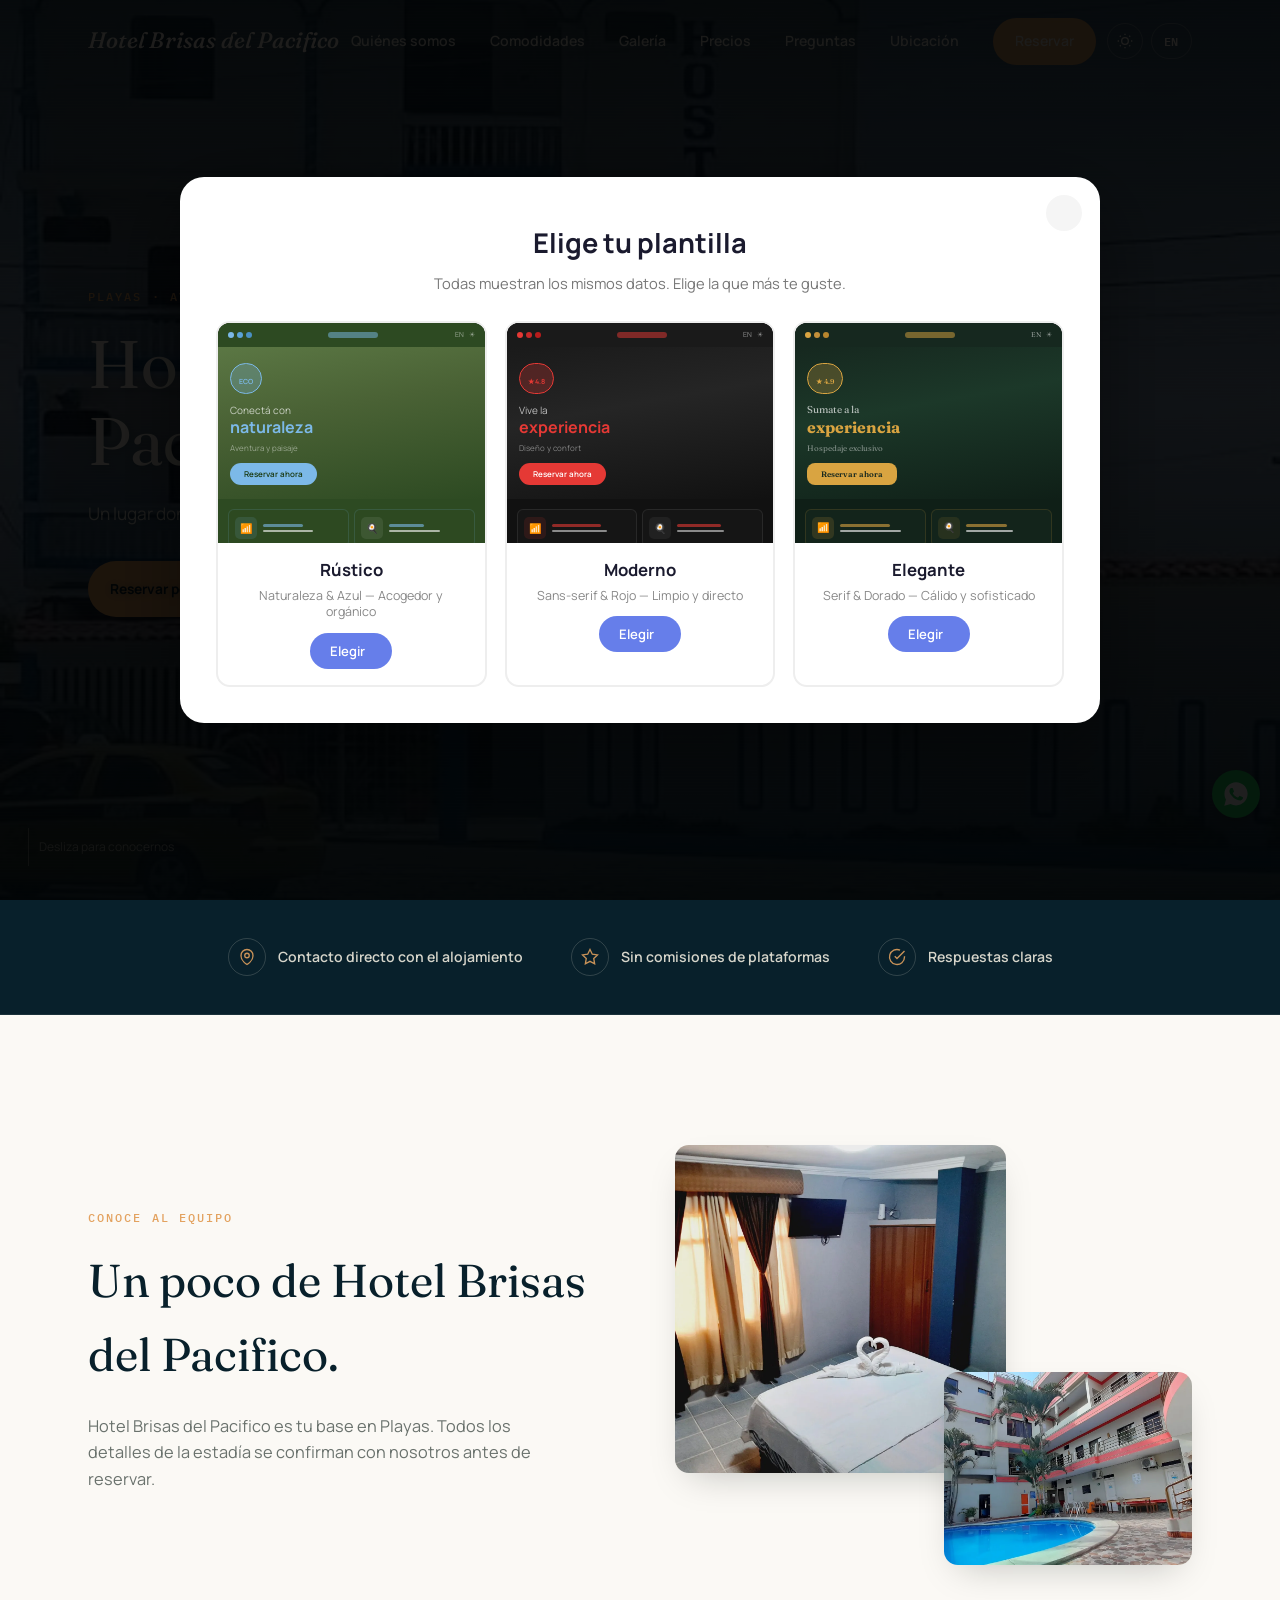
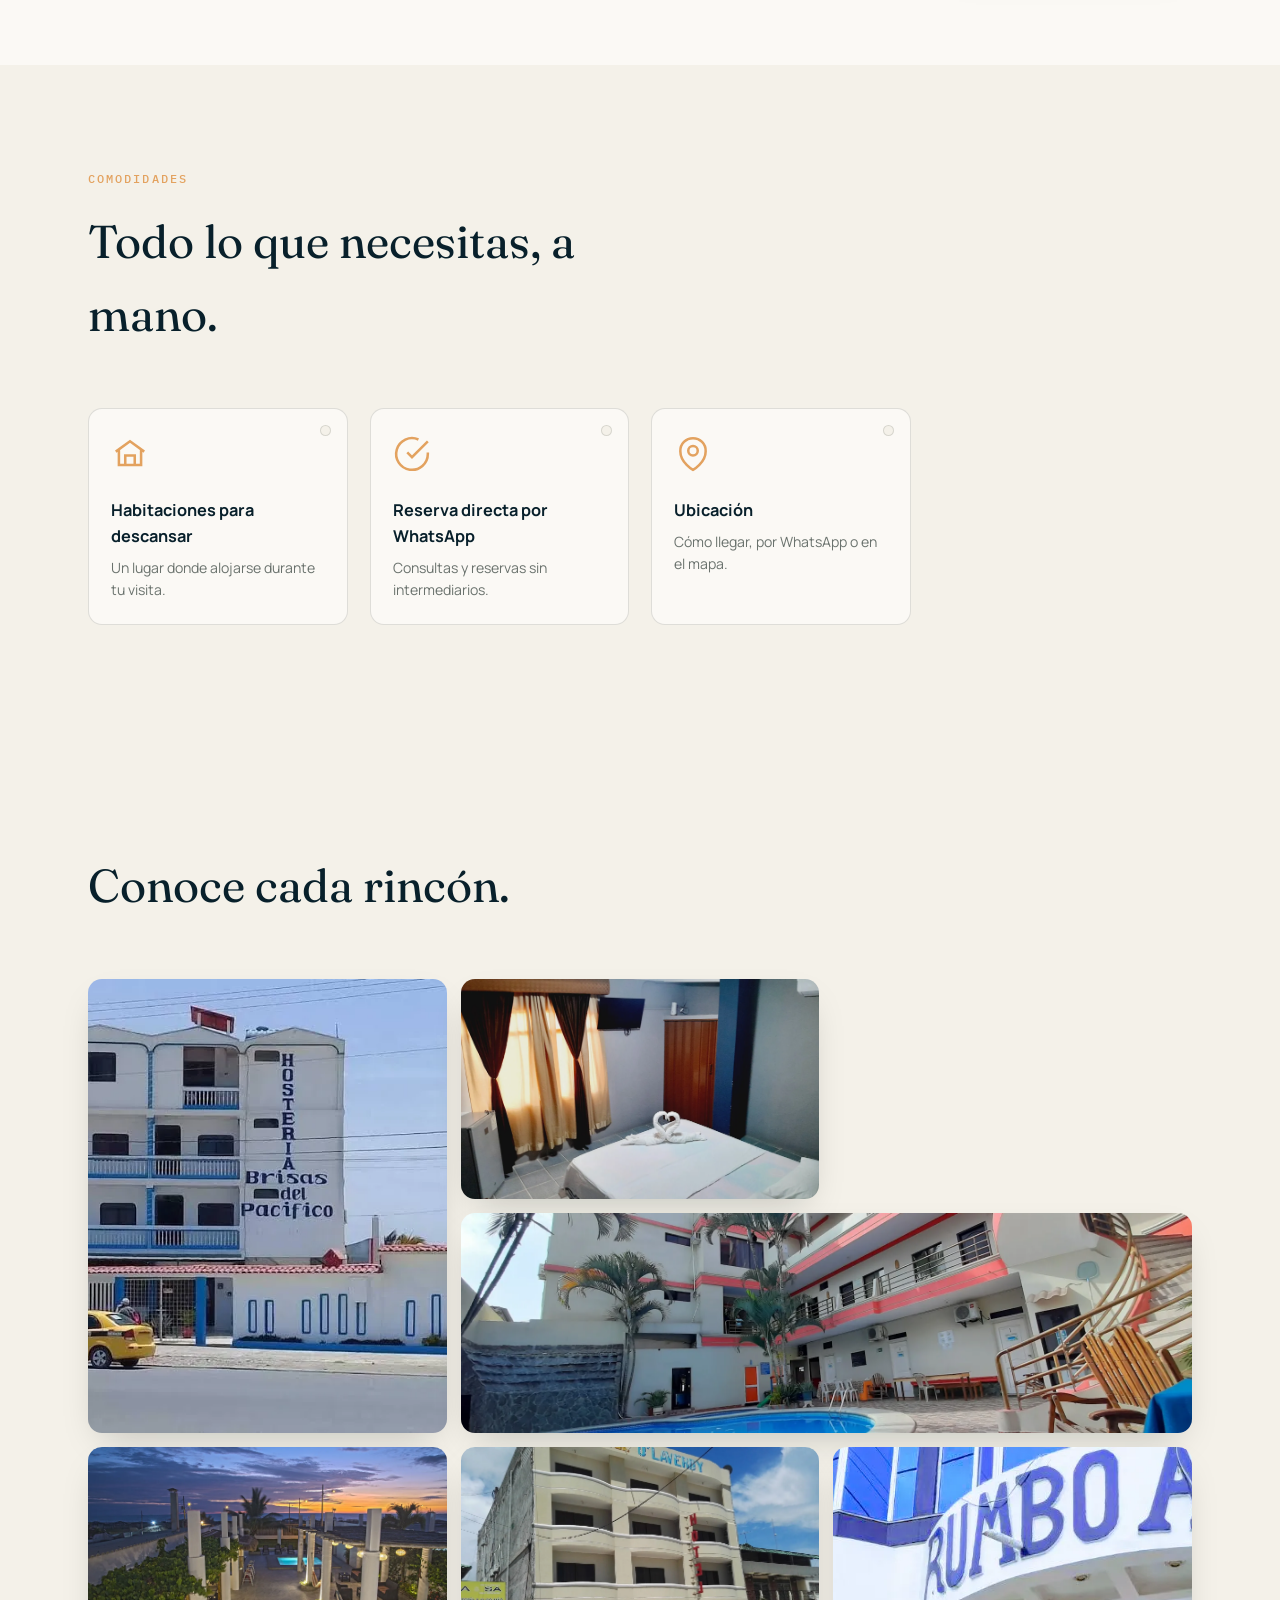
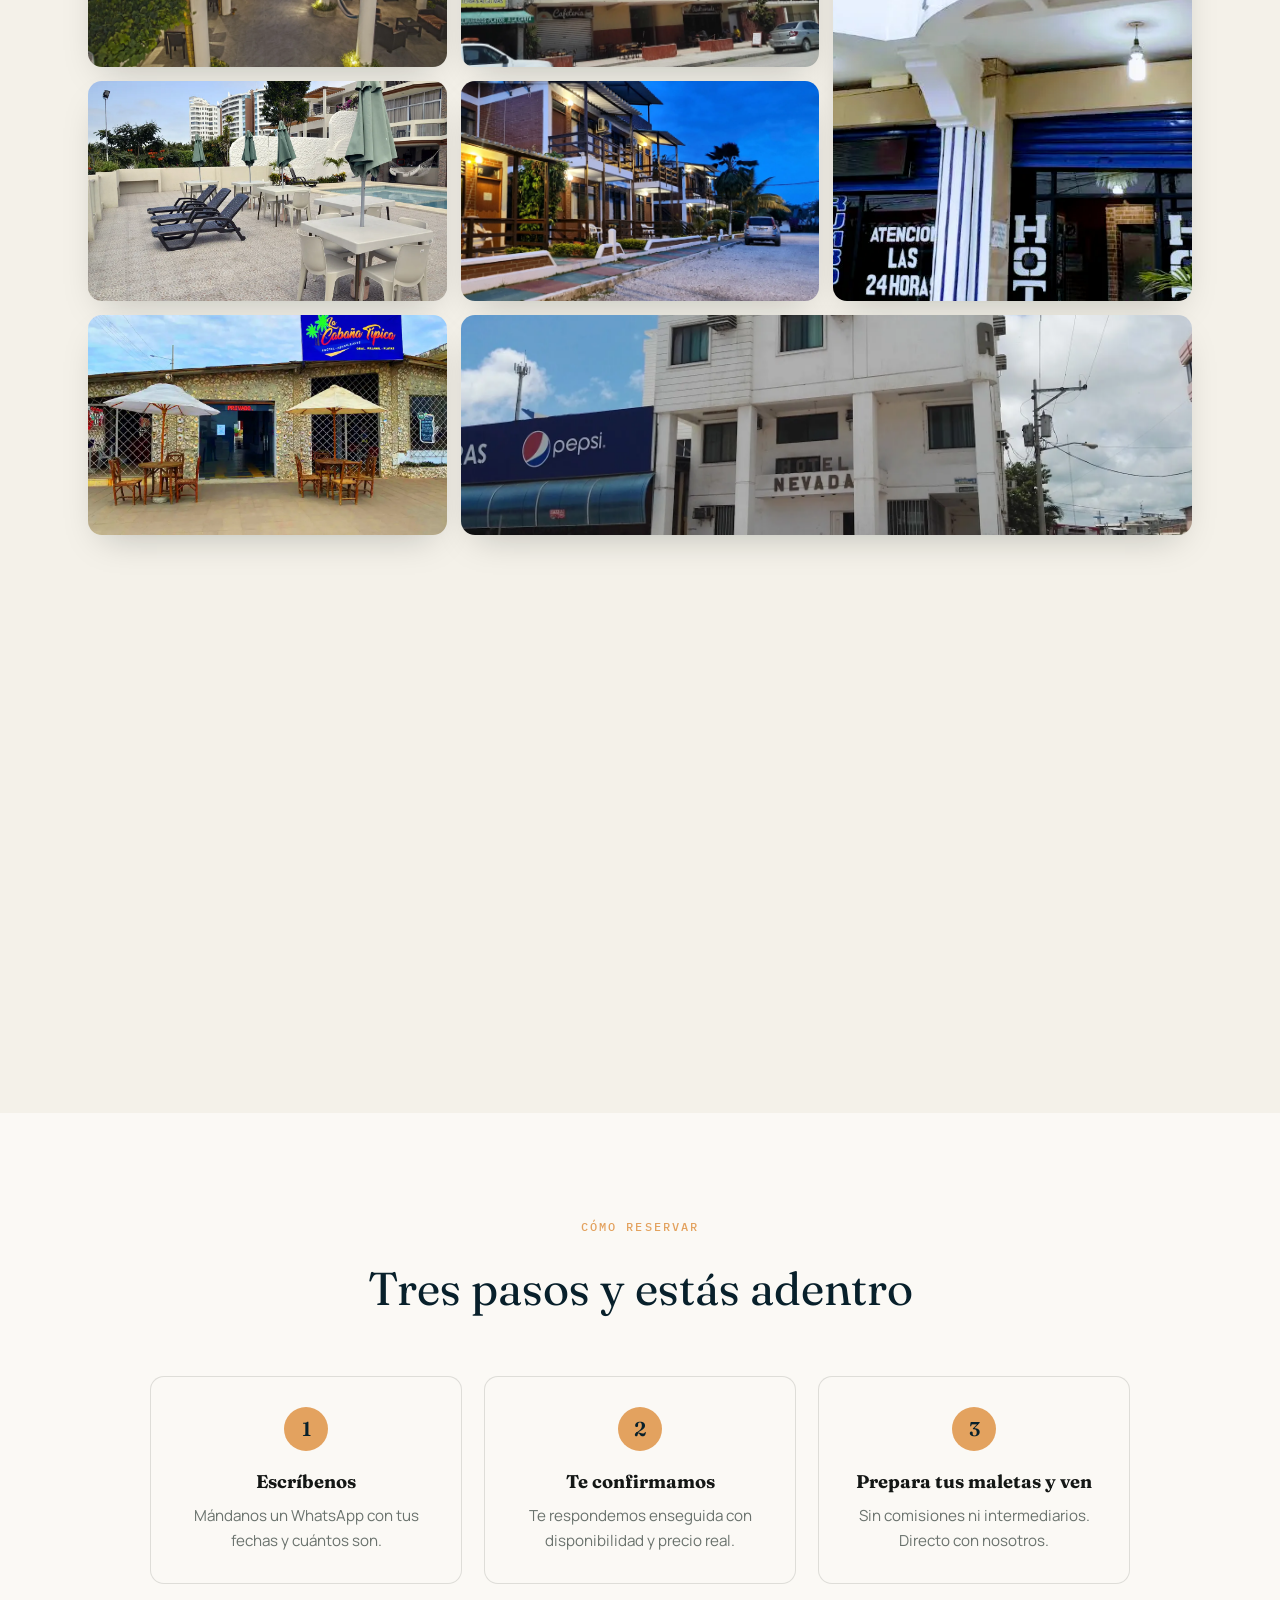
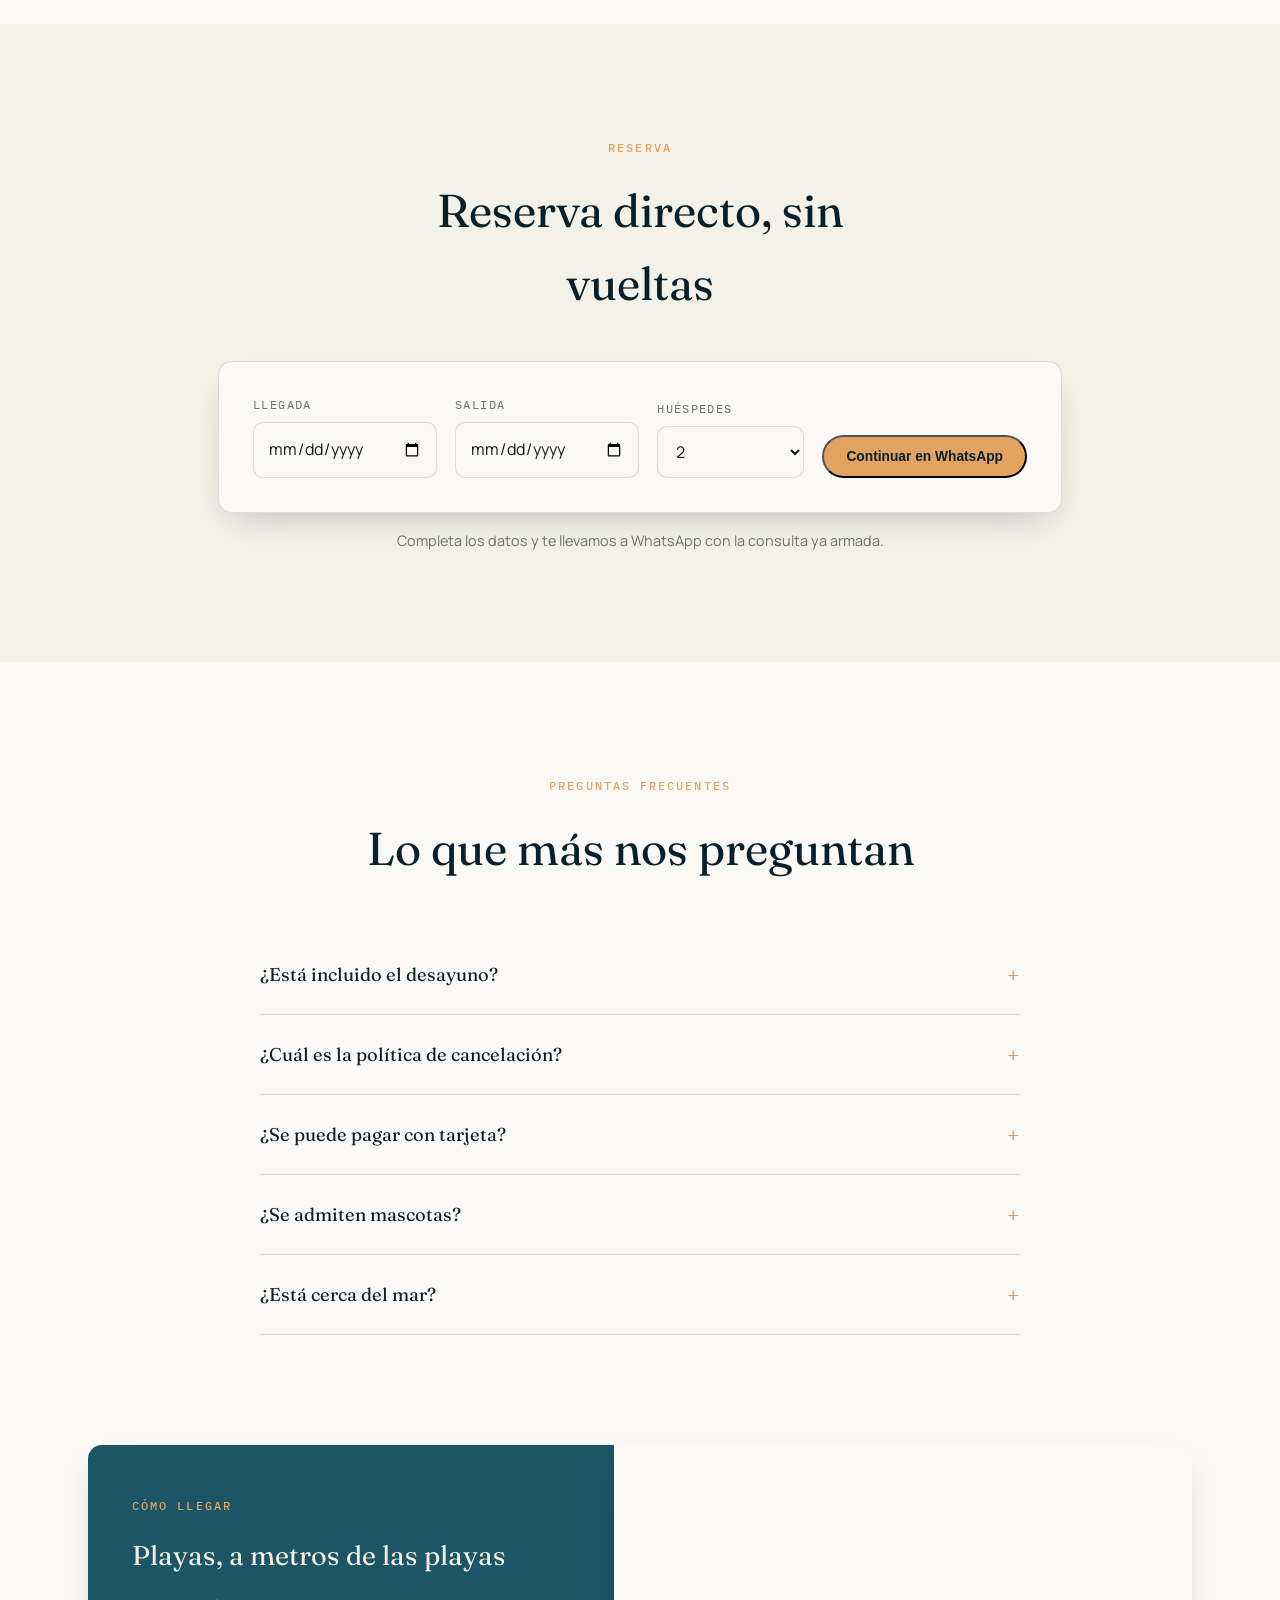
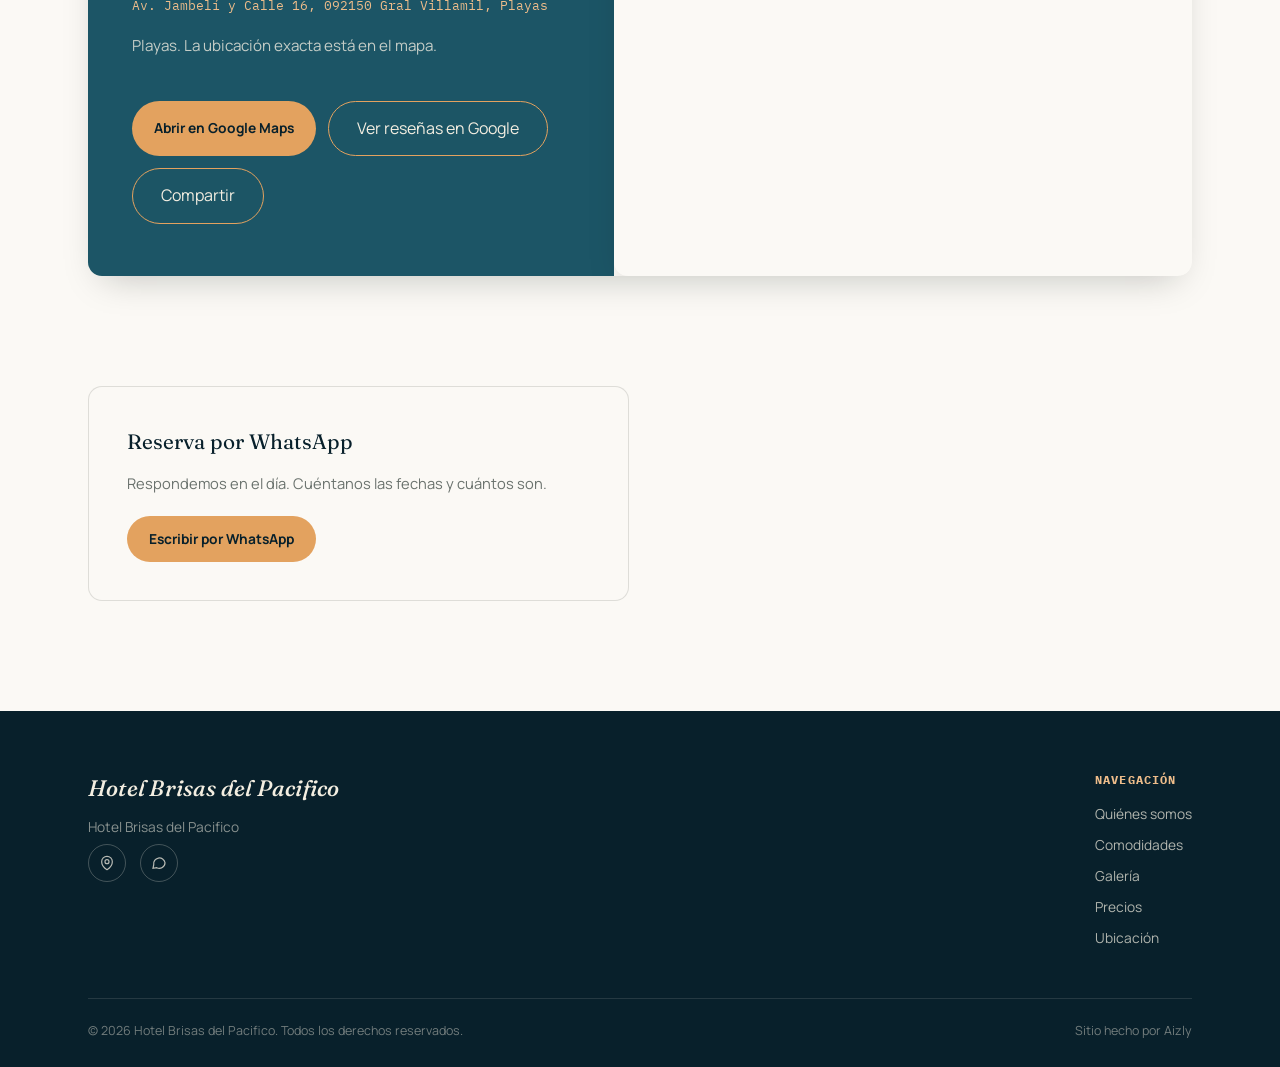
==== index.html @ c3325d0e "Initial commit" ====
<!DOCTYPE html>
<html lang="es-EC">

<head>
  <meta charset="UTF-8">
  <meta name="viewport" content="width=device-width, initial-scale=1.0">
  <title id="meta-title">Hotel Brisas del Pacifico | Hospedaje en Playas</title>
  <meta name="description" id="meta-description" content="Hotel Brisas del Pacifico en Playas: reservas directas por WhatsApp.">
  <link rel="canonical" href="https://hotel-brisas-del-pacifico-playas.vercel.app/">
  <meta name="theme-color" content="#0F2D3A">
  <meta name="apple-mobile-web-app-capable" content="yes">
  <meta name="apple-mobile-web-app-status-bar-style" content="black-translucent">
  <meta name="mobile-web-app-capable" content="yes">

  <script type="application/ld+json" id="schema-json">{"@context": "https://schema.org", "@graph": [{"@type": "Hotel", "name": "Hotel Brisas del Pacifico", "description": "Tu base en Hotel Brisas del Pacifico para explorar Playas.", "url": "", "telephone": "+593994324027", "email": "", "image": "", "sameAs": ["https://www.google.com/maps/place/Hotel+Brisas+del+Pacifico/data=!4m10!3m9!1s0x90326c1553956a9f:0x19139cd69e2bbab1!5m2!4m1!1i2!8m2!3d-2.6411917!4d-80.3879919!16s%2Fg%2F11crr7tznj!19sChIJn2qVUxVsMpARsborntacExk?authuser=0&hl=es&g_ep=EgoyMDI2MTExMC4wIJJjKgBIAVAD&rclk=1"], "address": {"@type": "PostalAddress", "streetAddress": "Av. Jambelí y Calle 16, 092150 Gral Villamil", "addressLocality": "Playas", "addressRegion": "", "addressCountry": "EC"}, "amenityFeature": [{"@type": "LocationFeatureSpecification", "name": "Habitaciones para descansar", "value": true}, {"@type": "LocationFeatureSpecification", "name": "Reserva directa por WhatsApp", "value": true}, {"@type": "LocationFeatureSpecification", "name": "Ubicación", "value": true}]}, {"@type": "FAQPage", "mainEntity": [{"@type": "Question", "name": "¿Está incluido el desayuno?", "acceptedAnswer": {"@type": "Answer", "text": "Se confirma por WhatsApp para las fechas elegidas."}}, {"@type": "Question", "name": "¿Cuál es la política de cancelación?", "acceptedAnswer": {"@type": "Answer", "text": "Las condiciones de cancelación se confirman por WhatsApp antes de reservar."}}, {"@type": "Question", "name": "¿Se puede pagar con tarjeta?", "acceptedAnswer": {"@type": "Answer", "text": "Las formas de pago disponibles se consultan por WhatsApp."}}, {"@type": "Question", "name": "¿Se admiten mascotas?", "acceptedAnswer": {"@type": "Answer", "text": "Se consulta por WhatsApp según cada caso."}}, {"@type": "Question", "name": "¿Está cerca del mar?", "acceptedAnswer": {"@type": "Answer", "text": "Escríbenos y te contamos exactamente cuánto hay hasta la playa desde aquí."}}]}]}</script>

  <meta property="og:title" id="og-title" content="Hotel Brisas del Pacifico | Hospedaje en Playas">
  <meta property="og:description" id="og-description" content="Hotel Brisas del Pacifico en Playas: reservas directas por WhatsApp.">
  <meta property="og:url" id="og-url" content="https://hotel-brisas-del-pacifico-playas.vercel.app/">
  <meta property="og:type" content="website">
  <meta property="og:image" id="og-image" content="https://hotel-brisas-del-pacifico-playas.vercel.app/og-image.jpg">
  <meta property="og:image:width" content="1200">
  <meta property="og:image:height" content="900">
  <meta name="twitter:card" content="summary_large_image">
  <meta name="twitter:title" id="twitter-title" content="Hotel Brisas del Pacifico | Hospedaje en Playas">
  <meta name="twitter:description" id="twitter-description" content="Hotel Brisas del Pacifico en Playas: reservas directas por WhatsApp.">
  <meta name="twitter:image" id="twitter-image" content="https://hotel-brisas-del-pacifico-playas.vercel.app/og-image.jpg">

  <link rel="icon" id="favicon-link"
    href="data:image/svg+xml,%3Csvg xmlns='http://www.w3.org/2000/svg' viewBox='0 0 100 100'%3E%3Crect width='100' height='100' rx='20' fill='%2316281F'/%3E%3Cpath d='M30 25 L30 75 M70 25 L70 75 M30 50 L70 50' stroke='%23D9A441' stroke-width='7' fill='none' stroke-linecap='round' stroke-linejoin='round'/%3E%3C/svg%3E">
  <link rel="apple-touch-icon"
    href="data:image/svg+xml,%3Csvg xmlns='http://www.w3.org/2000/svg' viewBox='0 0 100 100'%3E%3Crect width='100' height='100' rx='20' fill='%2316281F'/%3E%3Cpath d='M30 25 L30 75 M70 25 L70 75 M30 50 L70 50' stroke='%23D9A441' stroke-width='7' fill='none' stroke-linecap='round' stroke-linejoin='round'/%3E%3C/svg%3E">

  <link rel="preconnect" href="https://fonts.googleapis.com">
  <link rel="preconnect" href="https://fonts.gstatic.com" crossorigin>
  <link
    href="https://fonts.googleapis.com/css2?family=Fraunces:ital,opsz,wght@0,9..144,400;0,9..144,600;1,9..144,500&family=Manrope:wght@400;500;600;700;800&family=IBM+Plex+Mono:wght@400;500&display=swap"
    rel="stylesheet">

  <style>
    :root {
      --pine-dark: #0A140F;
      --pine: #1A3025;
      --sea-dusk: #253D43;
      --gold: #C5A059;
      --gold-soft: #D4B984;
      --paper: #FBF9F5;
      --paper-warm: #F4F1E9;
      --ink: #141715;
      --ink-soft: #6A726D;
      --line: rgba(10, 20, 15, 0.12);
      --radius: 14px;
      --shadow: 0 15px 35px -15px rgba(10, 20, 15, 0.25);
      --card-bg: var(--paper);
      --section-alt-bg: var(--paper-warm);
      --header-scrolled-bg: rgba(251, 249, 245, 0.95);
      --header-scrolled-shadow: 0 4px 15px -5px rgba(10, 20, 15, 0.1);
    }

    [data-theme="dark"] {
      --paper: #0A140F;
      --paper-warm: #141715;
      --ink: #FBF9F5;
      --ink-soft: #A6A9A8;
      --line: rgba(251, 249, 245, 0.08);
      --shadow: 0 15px 35px -15px rgba(0, 0, 0, 0.5);
      --card-bg: #141715;
      --section-alt-bg: #141715;
      --header-scrolled-bg: rgba(10, 20, 15, 0.95);
      --header-scrolled-shadow: 0 4px 15px -5px rgba(0, 0, 0, 0.3);
    }

    * {
      margin: 0;
      padding: 0;
      box-sizing: border-box;
    }

    html {
      scroll-behavior: smooth;
      overflow-x: hidden;
    }

    body {
      font-family: 'Manrope', sans-serif;
      background: var(--paper);
      color: var(--ink);
      line-height: 1.6;
      overflow-x: hidden;
    }

    h1,
    h2,
    h3,
    .display {
      font-family: 'Fraunces', serif;
    }

    .mono {
      font-family: 'IBM Plex Mono', monospace;
    }

    a {
      text-decoration: none;
      color: inherit;
    }

    ul {
      list-style: none;
    }

    img {
      max-width: 100%;
      display: block;
    }

    section {
      position: relative;
    }

    .wrap {
      max-width: 1160px;
      margin: 0 auto;
      padding: 0 28px;
    }

    .eyebrow {
      font-family: 'IBM Plex Mono', monospace;
      text-transform: uppercase;
      letter-spacing: 0.18em;
      font-size: 0.72rem;
      color: var(--gold);
      font-weight: 500;
    }

    .reveal {
      opacity: 0;
      transform: translateY(28px);
      transition: opacity .8s ease, transform .8s ease;
    }

    .reveal.in {
      opacity: 1;
      transform: translateY(0);
    }

    @media (prefers-reduced-motion: reduce) {
      .reveal {
        opacity: 1;
        transform: none;
        transition: none;
      }

      html {
        scroll-behavior: auto;
      }
    }

    .trust-bar {
      background: var(--pine-dark);
      padding: 38px 0;
      text-align: center;
      border-bottom: 1px solid rgba(243, 238, 225, 0.08);
    }

    [data-theme="dark"] .trust-bar {
      background: #08202B;
    }

    .trust-inner {
      display: flex;
      justify-content: center;
      align-items: center;
      gap: 48px;
      flex-wrap: wrap;
    }

    .trust-item {
      display: flex;
      align-items: center;
      gap: 12px;
      color: #F3EEE1;
      font-size: 0.88rem;
      font-weight: 600;
      opacity: 0.88;
    }

    .trust-item .trust-icon {
      width: 38px;
      height: 38px;
      border-radius: 50%;
      border: 1.5px solid rgba(243, 238, 225, 0.2);
      display: flex;
      align-items: center;
      justify-content: center;
      flex-shrink: 0;
      color: var(--gold);
    }

    .trust-item .trust-icon svg {
      width: 18px;
      height: 18px;
    }


    /* Botón flotante WhatsApp (móvil, sobre la barra de reserva) */
    .wa-float {
      position: fixed;
      bottom: 82px;
      right: 20px;
      z-index: 9999;
      width: 48px;
      height: 48px;
      border-radius: 50%;
      background: #25D366;
      display: flex;
      align-items: center;
      justify-content: center;
      box-shadow: 0 4px 12px rgba(0,0,0,0.25);
      transition: transform 0.2s;
    }
    .wa-float:hover {
      transform: scale(1.08);
    }

    .mobile-bar {
      display: none;
      position: fixed;
      bottom: 0;
      left: 0;
      right: 0;
      z-index: 9998;
      background: var(--pine-dark);
      padding: 10px;
      box-shadow: 0 -2px 10px rgba(0,0,0,0.2);
    }

    .mobile-bar a {
      display: flex;
      align-items: center;
      justify-content: center;
      gap: 6px;
      background: var(--gold);
      color: var(--pine-dark);
      padding: 8px;
      border-radius: 999px;
      font-weight: 700;
      font-size: 0.8rem;
      text-decoration: none;
    }

    .mobile-bar a svg {
      width: 18px;
      height: 18px;
    }

    @media (max-width:720px) {
      .mobile-bar {
        display: block;
      }
      body {
        padding-bottom: 70px;
      }
    }

    header {
      position: fixed;
      top: 0;
      left: 0;
      right: 0;
      z-index: 100;
      padding: 18px 0;
      transition: background .35s ease, padding .35s ease, box-shadow .35s ease;
    }

    header.scrolled {
      background: var(--header-scrolled-bg);
      backdrop-filter: blur(14px) saturate(180%);
      -webkit-backdrop-filter: blur(14px) saturate(180%);
      padding: 12px 0;
      box-shadow: var(--header-scrolled-shadow);
    }

    nav.wrap {
      display: flex;
      align-items: center;
      justify-content: space-between;
    }

    .logo {
      font-family: 'Fraunces', serif;
      font-style: italic;
      font-weight: 500;
      font-size: 1.4rem;
      color: #F3EEE1;
      letter-spacing: 0.01em;
      transition: color .35s ease;
    }

    header.scrolled .logo {
      color: var(--pine-dark);
    }

    .nav-links {
      display: flex;
      gap: 34px;
      align-items: center;
    }

    .nav-links a {
      font-size: 0.88rem;
      font-weight: 600;
      color: #F3EEE1;
      transition: color .35s ease, opacity .2s ease;
      opacity: 0.88;
    }

    header.scrolled .nav-links a {
      color: var(--pine-dark);
    }

    .nav-links a:hover {
      opacity: 1;
    }

    .nav-toggles {
      display: flex;
      gap: 8px;
      align-items: center;
    }

    .toggle-btn {
      width: 36px;
      height: 36px;
      border-radius: 50%;
      border: 1.5px solid rgba(243, 238, 225, 0.3);
      background: transparent;
      color: #F3EEE1;
      cursor: pointer;
      display: flex;
      align-items: center;
      justify-content: center;
      transition: background .2s, border-color .2s;
    }

    .toggle-btn:hover {
      background: rgba(243, 238, 225, 0.1);
      border-color: var(--gold);
    }

    .toggle-btn svg {
      width: 16px;
      height: 16px;
    }

    .lang-btn {
      width: auto;
      padding: 0 12px;
      border-radius: 999px;
      height: 36px;
      font-family: 'IBM Plex Mono', monospace;
      font-size: 0.72rem;
      font-weight: 600;
      letter-spacing: 0.05em;
    }

    header.scrolled .toggle-btn {
      border-color: rgba(15, 45, 58, 0.3);
      color: var(--ink);
    }

    header.scrolled .toggle-btn:hover {
      background: rgba(15, 45, 58, 0.06);
    }

    [data-theme="dark"] header.scrolled .toggle-btn {
      border-color: rgba(232, 227, 214, 0.2);
      color: var(--ink);
    }

    [data-theme="dark"] header.scrolled .toggle-btn:hover {
      background: rgba(232, 227, 214, 0.08);
    }

    [data-theme="dark"] header.scrolled .logo {
      color: var(--ink);
    }

    [data-theme="dark"] header.scrolled .nav-links a {
      color: var(--ink);
    }

    [data-theme="dark"] header.scrolled .burger span {
      background: var(--ink);
    }

    .btn {
      display: inline-flex;
      align-items: center;
      gap: 8px;
      padding: 12px 22px;
      border-radius: 999px;
      font-weight: 700;
      font-size: 0.86rem;
      transition: transform .25s ease, box-shadow .25s ease;
    }

    .btn-gold {
      background: var(--gold);
      color: var(--pine-dark);
    }

    .btn-gold:hover {
      transform: translateY(-2px);
      box-shadow: 0 12px 24px -10px rgba(227, 162, 95, 0.6);
    }

    .btn-ghost, button.btn-ghost {
      border: 1.5px solid var(--gold);
      color: #F3EEE1;
      padding: 14px 28px;
      border-radius: 999px;
      cursor: pointer;
      font: inherit;
      background: rgba(28, 85, 102, 0.8);
    }

    header.scrolled .btn-ghost {
      border-color: var(--pine-dark);
      color: var(--pine-dark);
    }

    [data-theme="dark"] .btn-ghost {
      border-color: rgba(232, 227, 214, 0.3);
      color: var(--ink);
    }

    [data-theme="dark"] header.scrolled .btn-ghost {
      border-color: var(--ink);
      color: var(--ink);
    }

    .burger {
      display: none;
      width: 26px;
      height: 20px;
      position: relative;
      cursor: pointer;
      background: none;
      border: none;
    }

    .burger span {
      position: absolute;
      left: 0;
      right: 0;
      height: 2px;
      background: var(--paper);
      transition: .3s;
    }

    header.scrolled .burger span {
      background: var(--pine-dark);
    }

    .burger span:nth-child(1) {
      top: 0;
    }

    .burger span:nth-child(2) {
      top: 9px;
    }

    .burger span:nth-child(3) {
      top: 18px;
    }

    .hero {
      height: 100vh;
      min-height: 640px;
      display: flex;
      align-items: center;
      position: relative;
      overflow: hidden;
      background: var(--pine-dark);
    }

    .hero-video {
      position: absolute;
      inset: 0;
      width: 100%;
      height: 100%;
      object-fit: cover;
      z-index: 0;
      background: var(--pine-dark);
    }

    .hero.no-video::before {
      content: '';
      position: absolute;
      inset: 0;
      background: linear-gradient(135deg, #12404F 0%, #1C6A80 25%, #12404F 50%, #0B2A36 75%, #12404F 100%);
      background-size: 400% 400%;
      animation: gradientShift 8s ease infinite;
      z-index: 0;
    }

    @keyframes gradientShift {
      0%, 100% { background-position: 0% 50%; }
      25% { background-position: 100% 0%; }
      50% { background-position: 100% 100%; }
      75% { background-position: 0% 100%; }
    }

    .hero-overlay {
      position: absolute;
      inset: 0;
      z-index: 1;
      background: linear-gradient(180deg, rgba(15, 45, 58, 0.75) 0%, rgba(15, 45, 58, 0.35) 45%, rgba(15, 45, 58, 0.85) 100%);
    }

    .grain {
      position: absolute;
      inset: 0;
      z-index: 1;
      background: repeating-linear-gradient(0deg, rgba(255, 255, 255, 0.02) 0 1px, transparent 1px 3px);
      pointer-events: none;
    }

    .hero-content {
      position: relative;
      z-index: 2;
      color: #F3EEE1;
      text-shadow: 0 1px 8px rgba(15, 45, 58, 0.4);
    }

    .hero-content .eyebrow {
      margin-bottom: 18px;
      display: inline-block;
    }

    .hero-content h1 {
      font-size: clamp(2.4rem, 6vw, 4.2rem);
      font-weight: 400;
      line-height: 1.15;
      margin-bottom: 22px;
      overflow-wrap: break-word;
      word-break: break-word;
      hyphens: auto;
    }

    .hero-content p {
      max-width: 520px;
      font-size: 1.08rem;
      color: rgba(243, 238, 225, 0.85);
      margin-bottom: 34px;
      line-height: 1.5;
    }

    .hero-social-proof {
      display: inline-flex;
      align-items: center;
      gap: 9px;
      margin: 0 0 26px;
      padding: 8px 16px 8px 12px;
      border-radius: 999px;
      border: 1px solid rgba(243, 238, 225, 0.25);
      background: rgba(243, 238, 225, 0.08);
      backdrop-filter: blur(6px);
      color: #F3EEE1;
      font-size: 0.86rem;
      font-weight: 600;
      width: fit-content;
    }

    .hero-social-proof svg {
      width: 16px;
      height: 16px;
      color: var(--gold-soft);
      flex-shrink: 0;
    }

    .hero-social-proof .count {
      font-family: 'IBM Plex Mono', monospace;
      color: var(--gold-soft);
    }

    .hero-actions {
      display: flex;
      gap: 16px;
      flex-wrap: wrap;
    }

    .scroll-cue {
      position: absolute;
      bottom: 34px;
      left: 28px;
      z-index: 2;
      display: flex;
      align-items: center;
      gap: 10px;
      color: rgba(243, 238, 225, 0.6);
      font-size: 0.75rem;
    }

    @keyframes heroReveal {
      from {
        opacity: 0;
        transform: translateY(30px);
      }

      to {
        opacity: 1;
        transform: translateY(0);
      }
    }

    .hero-content .eyebrow {
      animation: heroReveal .7s ease forwards .05s;
      opacity: 0;
    }

    .hero-content h1 {
      animation: heroReveal .7s ease forwards .2s;
      opacity: 0;
    }

    .hero-content h1 em {
      animation: heroReveal .7s ease forwards .45s;
      opacity: 0;
    }

    .hero-content p {
      animation: heroReveal .7s ease forwards .65s;
      opacity: 0;
    }

    .hero-content .hero-actions {
      animation: heroReveal .7s ease forwards .8s;
      opacity: 0;
    }

    .scroll-cue::before {
      content: "";
      width: 1px;
      height: 38px;
      background: rgba(243, 238, 225, 0.4);
      animation: scrollline 2s ease-in-out infinite;
    }

    @keyframes scrollline {

      0%,
      100% {
        transform: scaleY(1);
        opacity: .4;
      }

      50% {
        transform: scaleY(0.5);
        opacity: 1;
      }
    }

    .about {
      padding: 130px 0 100px;
    }

    .about-grid {
      display: grid;
      grid-template-columns: 1fr 1fr;
      gap: 70px;
      align-items: center;
    }

    .about h2 {
      font-size: clamp(2.1rem, 3.6vw, 2.9rem);
      font-weight: 400;
      margin: 14px 0 22px;
      color: var(--pine-dark);
    }

    [data-theme="dark"] .about h2 {
      color: var(--ink);
    }

    .about p {
      color: var(--ink-soft);
      font-size: 1.02rem;
      max-width: 480px;
    }

    .photo-stack {
      position: relative;
      height: 420px;
    }

    .about-photo {
      position: absolute;
      border-radius: var(--radius);
      overflow: hidden;
      box-shadow: var(--shadow);
      object-fit: cover;
    }

    .about-photo.p1 {
      width: 64%;
      height: 78%;
      top: 0;
      left: 0;
    }

    .about-photo.p2 {
      width: 48%;
      height: 46%;
      bottom: 0;
      right: 0;
    }

    .amenities {
      padding: 100px 0;
      background: var(--section-alt-bg);
    }

    .section-head {
      max-width: 560px;
      margin-bottom: 56px;
    }

    .section-head h2 {
      font-size: clamp(2.1rem, 3.6vw, 2.9rem);
      font-weight: 400;
      margin-top: 14px;
      color: var(--pine-dark);
    }

    [data-theme="dark"] .section-head h2 {
      color: var(--ink);
    }

    .tag-grid {
      display: grid;
      grid-template-columns: repeat(4, 1fr);
      gap: 22px;
    }

    .tag-card {
      background: var(--card-bg);
      border-radius: 14px;
      padding: 26px 22px 22px;
      border: 1px solid var(--line);
      position: relative;
      transition: transform .3s ease, box-shadow .3s ease, border-color .3s ease;
    }

    .tag-card::before {
      content: "";
      position: absolute;
      top: 16px;
      right: 16px;
      width: 9px;
      height: 9px;
      border-radius: 50%;
      background: var(--paper-warm);
      border: 1px solid var(--line);
    }

    .tag-card:hover {
      transform: translateY(-8px);
      box-shadow: 0 24px 60px -20px rgba(15, 45, 58, 0.45);
      border-color: transparent;
    }

    .tag-card .icon {
      width: 38px;
      height: 38px;
      margin-bottom: 16px;
      color: var(--gold);
    }

    .tag-card h3 {
      font-family: 'Manrope', sans-serif;
      font-size: 1.02rem;
      font-weight: 700;
      margin-bottom: 8px;
      color: var(--pine-dark);
    }

    [data-theme="dark"] .tag-card h3 {
      color: var(--ink);
    }

    .tag-card p {
      font-size: 0.88rem;
      color: var(--ink-soft);
    }

    .gallery {
      padding: 110px 0;
      background: var(--section-alt-bg);
    }

    .gallery-grid {
      display: grid;
      grid-template-columns: repeat(3, 1fr);
      grid-auto-rows: 220px;
      gap: 14px;
    }

    .gallery-item {
      border-radius: var(--radius);
      overflow: hidden;
      position: relative;
      box-shadow: var(--shadow);
      transition: transform .35s cubic-bezier(0.4, 0, 0.2, 1);
      cursor: pointer;
    }

    .gallery-item:hover {
      transform: scale(1.03);
      z-index: 2;
    }

    .gallery-item:nth-child(5n+1) {
      grid-row: span 2;
    }

    .gallery-item:nth-child(7n+3) {
      grid-column: span 2;
    }

    .gallery-item img,
    .gallery-item video {
      width: 100%;
      height: 100%;
      object-fit: cover;
      display: block;
    }

    .gallery-overlay {
      position: absolute;
      inset: 0;
      background: linear-gradient(180deg, transparent 40%, rgba(15, 45, 58, 0.85) 100%);
      display: flex;
      align-items: flex-end;
      padding: 20px;
      opacity: 0;
      transition: opacity .35s ease;
    }

    .gallery-item:hover .gallery-overlay {
      opacity: 1;
    }

    .gallery-overlay span {
      color: #F3EEE1;
      font-size: 0.82rem;
      font-weight: 600;
      letter-spacing: 0.02em;
    }

    .pricing {
      padding: 110px 0;
      background: var(--pine-dark);
      color: #F3EEE1;
      text-align: center;
      position: relative;
      overflow: hidden;
    }

    .pricing::before {
      content: "";
      position: absolute;
      inset: 0;
      background-image: radial-gradient(circle, rgba(243, 238, 225, 0.05) 1px, transparent 1px);
      background-size: 26px 26px;
    }

    .pricing .wrap {
      position: relative;
    }

    .seal {
      width: 180px;
      height: 180px;
      border: 2px dashed var(--gold);
      border-radius: 50%;
      display: flex;
      flex-direction: column;
      align-items: center;
      justify-content: center;
      margin: 0 auto 34px;
      transform: rotate(-6deg);
    }

    .seal .amount {
      font-family: 'Fraunces', serif;
      font-size: 2.1rem;
      color: var(--gold-soft);
    }

    .seal .per {
      font-family: 'IBM Plex Mono', monospace;
      font-size: 0.68rem;
      letter-spacing: 0.08em;
      color: rgba(243, 238, 225, 0.7);
      margin-top: 4px;
    }

    .pricing h2 {
      font-size: clamp(1.8rem, 3vw, 2.4rem);
      font-weight: 400;
      max-width: 520px;
      margin: 0 auto 30px;
    }

    .faq {
      padding: 110px 0;
    }

    .faq-list {
      max-width: 760px;
      margin: 0 auto;
    }

    .faq-item {
      border-bottom: 1px solid var(--line);
    }

    .faq-q {
      width: 100%;
      text-align: left;
      background: none;
      border: none;
      cursor: pointer;
      padding: 26px 0;
      display: flex;
      justify-content: space-between;
      align-items: center;
      gap: 20px;
      font-family: 'Fraunces', serif;
      font-size: 1.15rem;
      color: var(--pine-dark);
    }

    [data-theme="dark"] .faq-q {
      color: var(--ink);
    }

    .faq-q .plus {
      font-family: 'IBM Plex Mono', monospace;
      font-size: 1.3rem;
      color: var(--gold);
      transition: transform .3s ease;
      flex-shrink: 0;
    }

    .faq-item.open .plus {
      transform: rotate(45deg);
    }

    .faq-a {
      max-height: 0;
      overflow: hidden;
      transition: max-height .4s ease;
    }

    .faq-a p {
      padding-bottom: 24px;
      color: var(--ink-soft);
      max-width: 600px;
    }

    .location {
      padding: 0 0 110px;
    }

    .loc-grid {
      display: grid;
      grid-template-columns: 1fr 1.1fr;
      gap: 0;
      border-radius: var(--radius);
      overflow: hidden;
      box-shadow: var(--shadow);
    }

    .loc-info {
      background: var(--sea-dusk);
      color: #F3EEE1;
      padding: 52px 44px;
      display: flex;
      flex-direction: column;
      justify-content: center;
      gap: 18px;
    }

    .loc-info h3 {
      font-size: 1.7rem;
      font-weight: 400;
    }

    .loc-info p {
      color: rgba(243, 238, 225, 0.78);
      font-size: 0.95rem;
    }

    .loc-info .addr {
      font-family: 'IBM Plex Mono', monospace;
      font-size: 0.82rem;
      color: var(--gold-soft);
    }

    #loc-highlights {
      display: flex;
      flex-direction: column;
      gap: 10px;
      margin-top: 6px;
    }

    .loc-highlight {
      display: flex;
      align-items: center;
      gap: 10px;
      font-size: 0.88rem;
      color: rgba(243, 238, 225, 0.78);
    }

    .loc-highlight svg {
      width: 18px;
      height: 18px;
      color: var(--gold-soft);
      flex-shrink: 0;
    }

    .map-embed {
      position: relative;
      width: 100%;
      min-height: 340px;
      border-radius: var(--radius);
      overflow: hidden;
      box-shadow: var(--shadow);
    }

    .map-embed iframe {
      position: absolute;
      inset: 0;
      width: 100%;
      height: 100%;
      border: 0;
    }

    .map-embed img,
    .map-embed video {
      width: 100%;
      height: 100%;
      min-height: 340px;
      object-fit: cover;
      display: block;
    }

    .map-embed video {
      background: #000;
    }

    .map-embed img {
      animation: kenBurns 12s ease-in-out infinite alternate;
    }

    .map-embed .map-overlay {
      position: absolute;
      inset: 0;
      background: linear-gradient(135deg, rgba(15, 45, 58, 0.55) 0%, transparent 60%);
      display: flex;
      align-items: flex-end;
      padding: 24px;
      pointer-events: none;
    }

    .map-embed .map-overlay .pin-badge {
      display: flex;
      align-items: center;
      gap: 8px;
      background: rgba(15, 45, 58, 0.75);
      backdrop-filter: blur(8px);
      -webkit-backdrop-filter: blur(8px);
      padding: 10px 16px;
      border-radius: 999px;
      color: #F3EEE1;
      font-family: 'IBM Plex Mono', monospace;
      font-size: 0.78rem;
      letter-spacing: 0.04em;
    }

    .map-embed .map-overlay .pin-badge svg {
      width: 14px;
      height: 14px;
      flex-shrink: 0;
    }

    @keyframes kenBurns {
      0% {
        transform: scale(1) translate(0, 0);
      }

      100% {
        transform: scale(1.12) translate(-1.5%, -1%);
      }
    }

    .contact {
      padding: 0 0 110px;
    }

    .contact-grid {
      display: grid;
      grid-template-columns: 1fr 1fr;
      gap: 22px;
    }

    .contact-card {
      background: var(--card-bg);
      border-radius: var(--radius);
      padding: 38px;
      display: flex;
      flex-direction: column;
      gap: 14px;
      border: 1px solid var(--line);
    }

    .contact-card h3 {
      font-size: 1.3rem;
      font-weight: 400;
      color: var(--pine-dark);
    }

    [data-theme="dark"] .contact-card h3 {
      color: var(--ink);
    }

    .contact-card p {
      color: var(--ink-soft);
      font-size: 0.92rem;
    }

    .contact-card .btn {
      align-self: flex-start;
      margin-top: 6px;
    }

    .contact-email-btn {
      border-color: var(--pine-dark);
      color: var(--pine-dark);
    }

    [data-theme="dark"] .contact-email-btn {
      border-color: var(--ink);
      color: var(--ink);
    }

    footer {
      background: var(--pine-dark);
      color: rgba(243, 238, 225, 0.75);
      padding: 60px 0 26px;
    }

    .foot-top {
      display: flex;
      justify-content: space-between;
      align-items: flex-start;
      flex-wrap: wrap;
      gap: 36px;
      padding-bottom: 40px;
      border-bottom: 1px solid rgba(243, 238, 225, 0.12);
    }

    .foot-brand .logo {
      color: #F3EEE1;
      margin-bottom: 10px;
      display: block;
    }

    .foot-brand p {
      max-width: 280px;
      font-size: 0.86rem;
      color: rgba(243, 238, 225, 0.55);
    }

    .foot-cols {
      display: flex;
      gap: 60px;
      flex-wrap: wrap;
    }

    .foot-col h4 {
      font-family: 'IBM Plex Mono', monospace;
      font-size: 0.72rem;
      letter-spacing: 0.1em;
      text-transform: uppercase;
      color: var(--gold-soft);
      margin-bottom: 14px;
    }

    .foot-col a {
      display: block;
      font-size: 0.86rem;
      margin-bottom: 9px;
      color: rgba(243, 238, 225, 0.72);
      transition: color .2s;
    }

    .foot-col a:hover {
      color: var(--gold-soft);
    }

    .social-row {
      display: flex;
      gap: 14px;
      margin-top: 6px;
    }

    .social-row a {
      width: 38px;
      height: 38px;
      border-radius: 50%;
      border: 1px solid rgba(243, 238, 225, 0.25);
      display: flex;
      align-items: center;
      justify-content: center;
      transition: .25s;
    }

    .social-row a:hover {
      background: var(--gold);
      border-color: var(--gold);
      color: var(--pine-dark);
    }

    .foot-bottom {
      display: flex;
      justify-content: space-between;
      padding-top: 22px;
      font-size: 0.78rem;
      color: rgba(243, 238, 225, 0.45);
      flex-wrap: wrap;
      gap: 10px;
    }

    @media (max-width:920px) {

      .about-grid,
      .loc-grid,
      .contact-grid {
        grid-template-columns: 1fr;
      }

      .tag-grid {
        grid-template-columns: repeat(2, 1fr);
      }

      .gallery-item {
        grid-column: span 1;
        grid-row: span 1;
      }

      .gallery-grid {
        grid-template-columns: repeat(2, 1fr);
        grid-auto-rows: 180px;
      }

      .foot-top {
        flex-direction: column;
      }

      .map-embed {
        min-height: 260px;
      }

      .map-embed img,
      .map-embed video {
        min-height: 260px;
      }
    }

    @media (max-width:720px) {
      .nav-links {
        position: fixed;
        top: 0;
        right: 0;
        height: 100vh;
        width: 76%;
        max-width: 320px;
        background: var(--pine-dark);
        flex-direction: column;
        justify-content: center;
        align-items: flex-start;
        padding: 40px;
        gap: 28px;
        transform: translateX(100%);
        visibility: hidden;
        transition: transform .4s ease, visibility 0s .4s;
      }

      .nav-links.open {
        transform: translateX(0);
        visibility: visible;
        transition: transform .4s ease, visibility 0s;
      }

      .nav-links a {
        color: #F3EEE1 !important;
        font-size: 1.1rem;
      }

      .burger {
        display: block;
      }

      .tag-grid {
        grid-template-columns: 1fr 1fr;
      }

      .hero-content p {
        max-width: 100%;
      }
    }

    @media (max-width:480px) {
      .tag-grid {
        grid-template-columns: 1fr;
      }

      .gallery-grid {
        grid-template-columns: 1fr;
        grid-auto-rows: 240px;
      }

      .gallery-item {
        grid-column: span 1;
        grid-row: span 1;
      }

      .wrap {
        padding: 0 20px;
      }
    }

    /* === Scroll Progress === */
    .scroll-progress {
      position: fixed;
      top: 0;
      left: 0;
      height: 3px;
      background: var(--gold);
      z-index: 101;
      width: 0%;
      transition: width 50ms linear;
    }

    /* === Splash Screen === */
    .splash {
      position: fixed;
      inset: 0;
      z-index: 999;
      background: var(--pine-dark);
      display: flex;
      flex-direction: column;
      align-items: center;
      justify-content: center;
      gap: 24px;
      transition: opacity .5s ease;
    }

    .splash.hide {
      opacity: 0;
      pointer-events: none;
    }

    .splash-logo {
      font-family: 'Fraunces', serif;
      font-style: italic;
      font-size: 2rem;
      color: var(--gold);
    }

    .splash-spinner {
      width: 32px;
      height: 32px;
      border: 2px solid rgba(243, 238, 225, 0.15);
      border-top-color: var(--gold);
      border-radius: 50%;
      animation: spin .8s linear infinite;
    }

    @keyframes spin {
      to {
        transform: rotate(360deg);
      }
    }

    /* === Lightbox === */
    .lightbox {
      display: none;
      position: fixed;
      inset: 0;
      z-index: 200;
      background: rgba(0, 0, 0, 0.92);
      backdrop-filter: blur(8px);
      align-items: center;
      justify-content: center;
      opacity: 0;
      transition: opacity .3s ease;
    }

    .lightbox.active {
      display: flex;
      opacity: 1;
    }

    .lb-content {
      max-width: 90vw;
      max-height: 85vh;
    }

    .lb-content img,
    .lb-content video {
      max-width: 100%;
      max-height: 85vh;
      border-radius: 8px;
      object-fit: contain;
    }

    .lb-close,
    .lb-prev,
    .lb-next {
      position: absolute;
      background: none;
      border: none;
      color: white;
      cursor: pointer;
      z-index: 201;
      transition: opacity .2s;
    }

    .lb-close:hover,
    .lb-prev:hover,
    .lb-next:hover {
      opacity: 0.7;
    }

    .lb-close {
      top: 20px;
      right: 24px;
      font-size: 2.5rem;
    }

    .lb-prev {
      left: 20px;
      top: 50%;
      transform: translateY(-50%);
      font-size: 3rem;
    }

    .lb-next {
      right: 20px;
      top: 50%;
      transform: translateY(-50%);
      font-size: 3rem;
    }

    .lb-counter {
      position: absolute;
      bottom: 20px;
      left: 50%;
      transform: translateX(-50%);
      color: rgba(255, 255, 255, 0.7);
      font-family: 'IBM Plex Mono', monospace;
      font-size: 0.8rem;
    }

    @media (max-width: 720px) {

      .lb-prev,
      .lb-next {
        font-size: 2rem;
      }

      .lb-prev {
        left: 10px;
      }

      .lb-next {
        right: 10px;
      }
    }

    /* === Stagger Animations === */
    .tag-grid .reveal:nth-child(1) {
      transition-delay: 0ms;
    }

    .tag-grid .reveal:nth-child(2) {
      transition-delay: 80ms;
    }

    .tag-grid .reveal:nth-child(3) {
      transition-delay: 160ms;
    }

    .tag-grid .reveal:nth-child(4) {
      transition-delay: 240ms;
    }

    .tag-grid .reveal:nth-child(5) {
      transition-delay: 320ms;
    }

    .tag-grid .reveal:nth-child(6) {
      transition-delay: 400ms;
    }

    .tag-grid .reveal:nth-child(7) {
      transition-delay: 480ms;
    }

    .tag-grid .reveal:nth-child(8) {
      transition-delay: 560ms;
    }

    .gallery-grid .reveal:nth-child(1) {
      transition-delay: 0ms;
    }

    .gallery-grid .reveal:nth-child(2) {
      transition-delay: 80ms;
    }

    .gallery-grid .reveal:nth-child(3) {
      transition-delay: 160ms;
    }

    .gallery-grid .reveal:nth-child(4) {
      transition-delay: 240ms;
    }

    .gallery-grid .reveal:nth-child(5) {
      transition-delay: 320ms;
    }

    .gallery-grid .reveal:nth-child(6) {
      transition-delay: 400ms;
    }

    .gallery-grid .reveal:nth-child(7) {
      transition-delay: 480ms;
    }

    .gallery-grid .reveal:nth-child(8) {
      transition-delay: 560ms;
    }

    .gallery-grid .reveal:nth-child(9) {
      transition-delay: 640ms;
    }

    .gallery-grid .reveal:nth-child(10) {
      transition-delay: 720ms;
    }

    .gallery-grid .reveal:nth-child(11) {
      transition-delay: 800ms;
    }

    .gallery-grid .reveal:nth-child(12) {
      transition-delay: 880ms;
    }

    .pricing .reveal {
      transition-delay: 0ms;
    }

    .pricing .reveal:nth-child(2) {
      transition-delay: 120ms;
    }

    .pricing .reveal:nth-child(3) {
      transition-delay: 240ms;
    }

    /* === Testimonials === */
    .testimonials {
      padding: 110px 0;
      background: var(--section-alt-bg);
    }

    .testimonials-grid {
      display: grid;
      grid-template-columns: repeat(3, 1fr);
      gap: 22px;
    }

    .testimonial-card {
      background: var(--card-bg);
      border-radius: var(--radius);
      padding: 26px 24px;
      border: 1px solid var(--line);
      transition: transform .3s ease, box-shadow .3s ease;
    }

    .testimonial-card:hover {
      transform: translateY(-6px);
      box-shadow: var(--shadow);
    }

    .testimonial-card .stars {
      color: var(--gold);
      font-size: 1.2rem;
      margin-bottom: 12px;
      letter-spacing: 2px;
    }

    .testimonial-card .quote {
      font-size: 0.95rem;
      color: var(--ink);
      line-height: 1.5;
      margin-bottom: 14px;
    }

    .testimonial-card .author {
      font-size: 0.8rem;
      color: var(--ink-soft);
      font-weight: 600;
    }

    .testimonials-grid .reveal:nth-child(1) {
      transition-delay: 0ms;
    }

    .testimonials-grid .reveal:nth-child(2) {
      transition-delay: 100ms;
    }

    .testimonials-grid .reveal:nth-child(3) {
      transition-delay: 200ms;
    }

    /* ── Reserva (asistente de reservas) ── */
    .booking {
      padding: 110px 0;
      background: var(--section-alt-bg);
    }
    .booking .wrap {
      max-width: 900px;
    }
    .booking-form {
      display: grid;
      grid-template-columns: 1fr 1fr 0.8fr auto;
      gap: 18px;
      align-items: end;
      background: var(--card-bg);
      border: 1px solid var(--line);
      border-radius: var(--radius);
      box-shadow: var(--shadow);
      padding: 34px;
    }
    .bk-field {
      display: flex;
      flex-direction: column;
      gap: 8px;
      text-align: left;
    }
    .bk-field label {
      font-family: 'IBM Plex Mono', monospace;
      font-size: 0.72rem;
      letter-spacing: 0.12em;
      text-transform: uppercase;
      color: var(--ink-soft);
    }
    .bk-field input,
    .bk-field select {
      font: inherit;
      color: var(--ink);
      background: var(--paper);
      border: 1px solid var(--line);
      border-radius: 10px;
      padding: 13px 14px;
      outline: none;
      width: 100%;
      transition: border-color 0.2s ease;
    }
    .bk-field input:focus,
    .bk-field select:focus {
      border-color: var(--gold);
    }
    .booking-form .btn {
      white-space: nowrap;
    }
    .bk-error {
      color: #b3402f;
      margin-top: 14px;
      font-size: 0.95rem;
      text-align: center;
    }
    .bk-note {
      margin-top: 16px;
      text-align: center;
      color: var(--ink-soft);
      font-size: 0.9rem;
    }
    @media (max-width: 860px) {
      .booking-form {
        grid-template-columns: 1fr 1fr;
      }
      .booking-form .btn {
        grid-column: 1 / -1;
      }
    }
    @media (max-width: 520px) {
      .booking-form {
        grid-template-columns: 1fr;
        padding: 24px;
      }
    }
    /* ── Cómo reservar (3 pasos) ── */
    .steps {
      padding: 100px 0 40px;
    }
    .steps-grid {
      display: grid;
      grid-template-columns: repeat(3, 1fr);
      gap: 22px;
      max-width: 980px;
      margin: 0 auto;
    }
    .step-card {
      background: var(--card-bg);
      border: 1px solid var(--line);
      border-radius: var(--radius);
      padding: 30px 26px;
      text-align: center;
    }
    .step-num {
      width: 44px;
      height: 44px;
      margin: 0 auto 16px;
      display: flex;
      align-items: center;
      justify-content: center;
      border-radius: 50%;
      background: var(--gold);
      color: var(--pine-dark);
      font-family: 'Fraunces', serif;
      font-size: 1.25rem;
      font-weight: 600;
    }
    .step-card h3 {
      font-size: 1.15rem;
      margin-bottom: 8px;
      color: var(--ink);
    }
    .step-card p {
      color: var(--ink-soft);
      font-size: 0.95rem;
    }
    @media (max-width: 720px) {
      .steps-grid {
        grid-template-columns: 1fr;
      }
    }

    /* ── Testimonios: meta de reseñas + acciones de ubicación ── */
    .tst-meta {
      margin-top: 10px;
      color: var(--gold);
      font-family: 'IBM Plex Mono', monospace;
      font-size: 0.8rem;
      letter-spacing: 0.06em;
    }
    .loc-actions {
      display: flex;
      gap: 12px;
      flex-wrap: wrap;
      align-self: flex-start;
    }
    @media (max-width: 520px) {
      .loc-actions {
        flex-direction: column;
        align-self: stretch;
      }
    }

    /* === Fix mobile: galería y "about" apilados y sin desborde (<=768px) === */
    @media (max-width: 768px) {

      .gallery,
      .about,
      .about-grid,
      .photo-stack,
      .gallery-grid {
        overflow-x: hidden;
        max-width: 100%;
      }

      .gallery-grid {
        display: grid !important;
        grid-template-columns: 1fr !important;
        grid-auto-rows: auto !important;
        gap: 16px;
        width: 100%;
      }

      .gallery-item {
        grid-column: 1 / -1 !important;
        grid-row: auto !important;
        width: 100%;
        max-width: 100%;
      }

      .gallery-item img,
      .gallery-item video {
        width: 100% !important;
        height: auto !important;
        max-height: 420px;
        object-fit: cover;
      }

      .about-grid {
        grid-template-columns: 1fr !important;
        gap: 32px;
      }

      .photo-stack {
        position: static !important;
        height: auto !important;
        display: flex;
        flex-direction: column;
        gap: 14px;
        width: 100%;
      }

      .about-photo,
      .about-photo.p1,
      .about-photo.p2 {
        position: static !important;
        width: 100% !important;
        height: auto !important;
        max-height: 420px;
        object-fit: cover;
      }

      img,
      video,
      iframe {
        max-width: 100%;
      }
    }
  </style>
<link rel="stylesheet" href="css/switcher.css">
<style id="paleta-destino">
:root {
  --pine-dark: #08202B;
  --pine: #0F3340;
  --sea-dusk: #1C5566;
  --gold: #E3A25F;
  --gold-soft: #EDBC8A;
}
[data-theme="dark"] {
  --paper: #08202B;
  --paper-warm: #0F2D3A;
  --card-bg: #0F2D3A;
  --section-alt-bg: #0F2D3A;
  --header-scrolled-bg: rgba(8, 32, 43, 0.95);
}
</style>
</head>

<body>

  <div class="scroll-progress" id="scroll-progress"></div>

  <div class="splash" id="splash">
    <div class="splash-logo" id="splash-logo">...</div>
    <div class="splash-spinner"></div>
  </div>

  <header id="header">
    <nav class="wrap">
      <a href="#" class="logo" id="nav-logo">
        <img alt="Logo" style="display:none;width:36px;height:36px;border-radius:50%;margin-right:10px;vertical-align:middle;object-fit:cover;">
        <span id="nav-logo-text"></span>
      </a>
      <ul class="nav-links" id="navLinks">
        <li><a href="#quienes-somos" id="nav-link-about">Quiénes somos</a></li>
        <li><a href="#comodidades" id="nav-link-amenities">Comodidades</a></li>
        <li><a href="#galeria" id="nav-link-gallery">Galería</a></li>
        <li><a href="#precios" id="nav-link-pricing">Precios</a></li>
        <li><a href="#faq" id="nav-link-faq">Preguntas</a></li>
        <li><a href="#ubicacion" id="nav-link-location">Ubicación</a></li>
        <li id="nav-cta-li"><a class="btn btn-gold" id="nav-cta" href="#" target="_blank" rel="noopener">Reservar</a>
        </li>
      </ul>
      <div class="nav-toggles">
        <button class="toggle-btn" id="theme-toggle" aria-label="Cambiar tema">
          <svg id="theme-icon-sun" viewBox="0 0 24 24" fill="none" stroke="currentColor" stroke-width="2">
            <circle cx="12" cy="12" r="5" />
            <path
              d="M12 1v2M12 21v2M4.22 4.22l1.42 1.42M18.36 18.36l1.42 1.42M1 12h2M21 12h2M4.22 19.78l1.42-1.42M18.36 5.64l1.42-1.42" />
          </svg>
          <svg id="theme-icon-moon" viewBox="0 0 24 24" fill="none" stroke="currentColor" stroke-width="2"
            style="display:none;">
            <path d="M21 12.79A9 9 0 1 1 11.21 3 7 7 0 0 0 21 12.79z" />
          </svg>
        </button>
        <button class="toggle-btn lang-btn" id="lang-toggle" aria-label="Cambiar idioma">EN</button>
      </div>
      <button class="burger" id="burger" aria-label="Abrir menú"><span></span><span></span><span></span></button>
    </nav>
  </header>

  <section class="hero">
    <video class="hero-video" autoplay muted loop playsinline preload="none" id="hero-video" poster="">
      <source src="" type="video/mp4" id="hero-video-src">
    </video>
    <div class="hero-overlay"></div>
    <div class="grain"></div>
    <div class="wrap hero-content">
      <span class="eyebrow" id="hero-eyebrow">...</span>
      <h1 id="hero-title">...</h1>
      <p id="hero-subtitle">...</p>
      <div class="hero-social-proof" id="hero-social-proof" style="display:none;">
        <svg viewBox="0 0 24 24" fill="none" stroke="currentColor" stroke-width="1.8">
          <rect x="3" y="3" width="18" height="18" rx="5" />
          <circle cx="12" cy="12" r="4" />
          <circle cx="17.5" cy="6.5" r="1" />
        </svg>
        <span class="count" id="hero-social-proof-text"></span>
      </div>
      <div class="hero-actions" id="hero-actions">
        <a href="#" class="btn btn-gold" id="hero-cta-primary" target="_blank" rel="noopener">...</a>
        <a href="#comodidades" class="btn btn-ghost">Ver instalaciones</a>
      </div>
    </div>
    <div class="scroll-cue">Desliza para conocernos</div>
  </section>

  <section class="trust-bar">
    <div class="wrap">
      <div class="trust-inner reveal" id="trust-bar-inner"></div>
    </div>
  </section>

  <section class="about" id="quienes-somos">
    <div class="wrap about-grid">
      <div class="reveal">
        <span class="eyebrow" id="about-eyebrow">...</span>
        <h2 id="about-title">...</h2>
        <div id="about-paragraphs"></div>
      </div>
      <div class="photo-stack reveal" id="about-photos"></div>
    </div>
  </section>

  <section class="amenities" id="comodidades">
    <div class="wrap">
      <div class="section-head reveal">
        <span class="eyebrow" id="amenities-eyebrow">Comodidades</span>
        <h2 id="amenities-title">Todo lo que necesitas, a mano.</h2>
      </div>
      <div class="tag-grid" id="amenities-grid"></div>
    </div>
  </section>

  <section class="gallery" id="galeria">
    <div class="wrap">
      <div class="section-head reveal">
        <span class="eyebrow" id="gallery-eyebrow">Galería</span>
        <h2 id="gallery-title">Así se vive.</h2>
      </div>
      <div class="gallery-grid" id="gallery-grid"></div>
    </div>
  </section>

  <section class="pricing" id="precios">
    <div class="wrap reveal">
      <div class="seal">
        <span class="amount mono" id="pricing-amount">...</span>
        <span class="per" id="pricing-period">...</span>
      </div>
      <h2 id="pricing-title">...</h2>
      <a href="#" class="btn btn-gold" id="pricing-cta" target="_blank" rel="noopener">...</a>
    </div>
  </section>

  <section class="steps" id="como-reservar">
    <div class="wrap">
      <div class="section-head reveal" style="margin:0 auto 50px;text-align:center;">
        <span class="eyebrow" id="steps-eyebrow">Cómo reservar</span>
        <h2 id="steps-title">Tres pasos y estás adentro</h2>
      </div>
      <div class="steps-grid reveal">
        <div class="step-card">
          <div class="step-num">1</div>
          <h3 id="step1-title">Escríbenos</h3>
          <p id="step1-text">Mándanos un WhatsApp con tus fechas y cuántos son.</p>
        </div>
        <div class="step-card">
          <div class="step-num">2</div>
          <h3 id="step2-title">Te confirmamos</h3>
          <p id="step2-text">Te respondemos enseguida con disponibilidad y precio real.</p>
        </div>
        <div class="step-card">
          <div class="step-num">3</div>
          <h3 id="step3-title">Prepara tus maletas y ven</h3>
          <p id="step3-text">Sin comisiones ni intermediarios. Directo con nosotros.</p>
        </div>
      </div>
    </div>
  </section>

  <section class="booking" id="reservas">
    <div class="wrap reveal">
      <div class="section-head" style="margin:0 auto 40px;text-align:center;">
        <span class="eyebrow" id="booking-eyebrow">Reserva</span>
        <h2 id="booking-title">Reserva directo, sin vueltas</h2>
      </div>
      <form class="booking-form" id="booking-form" novalidate>
        <div class="bk-field">
          <label for="bk-checkin" id="bk-label-checkin">Llegada</label>
          <input type="date" id="bk-checkin" required>
        </div>
        <div class="bk-field">
          <label for="bk-checkout" id="bk-label-checkout">Salida</label>
          <input type="date" id="bk-checkout" required>
        </div>
        <div class="bk-field">
          <label for="bk-guests" id="bk-label-guests">Huéspedes</label>
          <select id="bk-guests"></select>
        </div>
        <button type="submit" class="btn btn-gold" id="bk-submit">Continuar en WhatsApp</button>
      </form>
      <p class="bk-error" id="bk-error" hidden></p>
      <p class="bk-note" id="bk-note">Completa los datos y te llevamos a WhatsApp con la consulta ya armada.</p>
    </div>
  </section>

  <section class="testimonials" id="testimonios">
    <div class="wrap">
      <div class="section-head reveal" style="margin:0 auto 50px;text-align:center;">
        <span class="eyebrow" id="testimonials-eyebrow">Testimonios</span>
        <h2 id="testimonials-title">Lo que dicen nuestros viajeros</h2>
        <p class="tst-meta" id="testimonials-meta" hidden></p>
      </div>
      <div class="testimonials-grid reveal" id="testimonials-grid"></div>
    </div>
  </section>

  <section class="faq" id="faq">
    <div class="wrap">
      <div class="section-head reveal" style="margin:0 auto 50px;text-align:center;">
        <span class="eyebrow" id="faq-eyebrow">Preguntas frecuentes</span>
        <h2 id="faq-title">Lo que más nos preguntan</h2>
      </div>
      <div class="faq-list reveal" id="faq-list"></div>
    </div>
  </section>

  <section class="location" id="ubicacion">
    <div class="wrap">
      <div class="loc-grid reveal">
        <div class="loc-info">
          <span class="eyebrow" id="loc-eyebrow">Cómo llegar</span>
          <h3 id="loc-title">...</h3>
          <p class="addr" id="loc-address">...</p>
          <p id="loc-description">...</p>
          <div id="loc-highlights"></div>
          <div class="loc-actions">
            <a href="#" class="btn btn-gold" id="loc-maps-btn" target="_blank"
              rel="noopener">Abrir en Google Maps</a>
            <a href="#" class="btn btn-ghost" id="loc-reviews-btn" target="_blank"
              rel="noopener">Ver reseñas en Google</a>
            <button class="btn btn-ghost" id="share-btn"><i class="fas fa-share-alt"></i> Compartir</button>
          </div>
        </div>
        <div class="map-embed">
          <div class="map-overlay">
            <div class="pin-badge">
              <svg viewBox="0 0 24 24" fill="none" stroke="currentColor" stroke-width="2">
                <path d="M21 10c0 7-9 13-9 13s-9-6-9-13a9 9 0 0 1 18 0z" />
                <circle cx="12" cy="10" r="3" />
              </svg>
              <span id="loc-map-text">Ver ubicación</span>
            </div>
          </div>
        </div>
      </div>
    </div>
  </section>

  <section class="contact">
    <div class="wrap">
      <div class="contact-grid reveal" id="contact-grid"></div>
    </div>
  </section>

  <footer>
    <div class="wrap">
      <div class="foot-top">
        <div class="foot-brand">
          <a href="#" class="logo" id="foot-logo">...</a>
          <p id="foot-description">...</p>
          <div class="social-row" id="social-row"></div>
        </div>
        <div class="foot-cols" id="foot-cols">
          <div class="foot-col">
            <h4>Navegación</h4>
            <a href="#quienes-somos">Quiénes somos</a>
            <a href="#comodidades">Comodidades</a>
            <a href="#galeria">Galería</a>
            <a href="#precios">Precios</a>
            <a href="#ubicacion">Ubicación</a>
          </div>
        </div>
      </div>
      <div class="foot-bottom">
        <span id="foot-copyright">...</span>
        <span id="foot-made-by">...</span>
      </div>
    </div>
  </footer>

  <a href="#" class="wa-float" target="_blank" rel="noopener" aria-label="WhatsApp" id="wa-float">
    <svg width="28" height="28" viewBox="0 0 24 24" fill="white">
      <path
        d="M12.04 2C6.58 2 2.13 6.45 2.13 11.91c0 1.77.46 3.42 1.27 4.86L2 22l5.36-1.4a9.86 9.86 0 0 0 4.68 1.19h.01c5.46 0 9.91-4.45 9.91-9.91S17.5 2 12.04 2zm5.8 14.15c-.24.68-1.4 1.3-1.93 1.36-.5.06-1.03.24-3.44-.72-2.9-1.16-4.77-4.1-4.92-4.29-.14-.19-1.17-1.55-1.17-2.96 0-1.4.74-2.09 1-2.38.26-.28.57-.35.76-.35.19 0 .38 0 .55.01.18.01.42-.07.65.5.24.58.82 2 .89 2.14.07.14.12.31.02.5-.1.19-.15.31-.29.48-.14.17-.3.37-.43.5-.14.14-.29.29-.12.57.17.28.75 1.24 1.62 2 1.11.99 2.05 1.3 2.33 1.44.28.14.44.12.6-.07.17-.19.71-.83.9-1.11.19-.28.38-.24.64-.14.26.1 1.65.78 1.93.92.28.14.47.21.54.33.07.12.07.68-.17 1.36z" />
    </svg>
  </a>

  <div class="lightbox" id="lightbox">
    <button class="lb-close" id="lb-close" aria-label="Cerrar">&times;</button>
    <button class="lb-prev" id="lb-prev" aria-label="Anterior">&#8249;</button>
    <button class="lb-next" id="lb-next" aria-label="Siguiente">&#8250;</button>
    <div class="lb-content" id="lb-content"></div>
    <div class="lb-counter" id="lb-counter"></div>
  </div>

  <div class="mobile-bar">
    <a href="#" id="mobile-bar-link">
      <svg viewBox="0 0 24 24" fill="currentColor">
        <path
          d="M12.04 2C6.58 2 2.13 6.45 2.13 11.91c0 1.77.46 3.42 1.27 4.86L2 22l5.36-1.4a9.86 9.86 0 0 0 4.68 1.19h.01c5.46 0 9.91-4.45 9.91-9.91S17.5 2 12.04 2z" />
      </svg>
      <span id="mobile-bar-text">Reservar ahora</span>
    </a>
  </div>

  <script src="config-data.js"></script>
  <script src="js/main.js"></script>
<script src="js/switcher.js"></script>
</body>

</html>
---- css/switcher.css ----
/* ===== Template Switcher ===== */

.sw-modal {
    position: fixed;
    inset: 0;
    background: rgba(0, 0, 0, 0.88);
    z-index: 99999;
    display: flex;
    align-items: center;
    justify-content: center;
    padding: 20px;
    animation: swFadeIn 0.3s ease;
}

@keyframes swFadeIn {
    from { opacity: 0; }
    to { opacity: 1; }
}

.sw-content {
    background: #fff;
    border-radius: 24px;
    padding: 44px 36px 36px;
    max-width: 920px;
    width: 100%;
    max-height: 90vh;
    overflow-y: auto;
    position: relative;
    box-shadow: 0 25px 80px rgba(0, 0, 0, 0.4);
    animation: swSlideUp 0.35s ease;
}

@keyframes swSlideUp {
    from { opacity: 0; transform: translateY(30px); }
    to { opacity: 1; transform: translateY(0); }
}

.sw-close {
    position: absolute;
    top: 18px;
    right: 18px;
    background: #f5f5f5;
    border: none;
    font-size: 1rem;
    color: #666;
    cursor: pointer;
    width: 36px;
    height: 36px;
    border-radius: 50%;
    display: flex;
    align-items: center;
    justify-content: center;
    transition: background 0.2s, color 0.2s;
    z-index: 1;
}

.sw-close:hover {
    background: #e0e0e0;
    color: #333;
}

.sw-header {
    text-align: center;
    margin-bottom: 28px;
}

.sw-header h2 {
    font-family: 'Inter', 'Manrope', sans-serif;
    font-size: 1.7rem;
    font-weight: 700;
    color: #1a1a2e;
    margin-bottom: 8px;
}

.sw-header p {
    color: #777;
    font-size: 0.92rem;
    max-width: 420px;
    margin: 0 auto;
    line-height: 1.4;
}

/* Grid de cards - Desktop: 3 columnas */
.sw-grid {
    display: grid;
    grid-template-columns: repeat(3, 1fr);
    gap: 18px;
}

.sw-card {
    border: 2px solid #eee;
    border-radius: 14px;
    overflow: hidden;
    transition: transform 0.3s, box-shadow 0.3s, border-color 0.3s;
    cursor: pointer; /* Cambiado de default a pointer */
}

.sw-card:hover {
    transform: translateY(-4px);
    box-shadow: 0 10px 30px rgba(0, 0, 0, 0.1);
    border-color: #667eea; /* Añadido efecto hover */
}

.sw-card.sw-active {
    border-color: #667eea;
    box-shadow: 0 0 0 3px rgba(102, 126, 234, 0.2);
}

/* Preview mockup - Desktop */
.sw-card-preview {
    width: 100%;
    height: 220px;
    overflow: hidden;
    position: relative;
    background: #111;
}

.sw-mock {
    width: 100%;
    height: 100%;
    overflow: hidden;
    border-radius: 0;
}

/* Card body - Desktop */
.sw-card-body {
    padding: 14px 16px 16px;
    text-align: center;
}

.sw-card-body h3 {
    font-family: 'Inter', 'Manrope', sans-serif;
    font-weight: 700;
    font-size: 1.05rem;
    color: #1a1a2e;
    margin-bottom: 4px;
}

.sw-card-body p {
    font-size: 0.78rem;
    color: #888;
    margin-bottom: 12px;
    line-height: 1.3;
}

.sw-card-btn {
    display: inline-flex;
    align-items: center;
    gap: 7px;
    background: #667eea;
    color: #fff;
    border: none;
    padding: 9px 20px;
    border-radius: 25px;
    font-size: 0.82rem;
    font-weight: 600;
    cursor: pointer;
    transition: background 0.2s, transform 0.2s;
    font-family: inherit;
}

.sw-card-btn:hover {
    background: #5a6fd6;
    transform: scale(1.03);
}

.sw-active .sw-card-btn {
    background: #e8f5e9;
    color: #2e7d32;
}

/* Botón cambiar plantilla */
.sw-change-btn {
    position: fixed;
    bottom: 24px;
    left: 24px;
    background: rgba(0, 0, 0, 0.75);
    color: #fff;
    border: none;
    padding: 12px 22px;
    border-radius: 30px;
    font-size: 0.88rem;
    font-weight: 600;
    cursor: pointer;
    z-index: 9998;
    display: flex;
    align-items: center;
    gap: 8px;
    font-family: 'Inter', 'Manrope', sans-serif;
    transition: background 0.2s, transform 0.2s;
    backdrop-filter: blur(8px);
}

.sw-change-btn:hover {
    background: rgba(0, 0, 0, 0.9);
    transform: scale(1.03);
}

/* ===== Mobile: 3 filas que llenan la pantalla ===== */
@media (max-width: 720px) {
    .sw-modal {
        padding: 0;
        align-items: stretch;
    }

    .sw-content {
        border-radius: 0;
        padding: 0;
        max-height: 100vh;
        height: 100vh;
        display: flex;
        flex-direction: column;
    }

    .sw-close {
        position: fixed;
        top: 12px;
        right: 12px;
        width: 32px;
        height: 32px;
        font-size: 0.9rem;
        background: rgba(0, 0, 0, 0.5);
        color: #fff;
        z-index: 10;
    }

    .sw-close:hover {
        background: rgba(0, 0, 0, 0.7);
    }

    .sw-header {
        margin-bottom: 0;
        padding: 14px 16px 10px;
        flex-shrink: 0;
    }

    .sw-header h2 {
        font-size: 1.15rem;
        margin-bottom: 4px;
    }

    .sw-header p {
        font-size: 0.75rem;
    }

    .sw-grid {
        grid-template-columns: 1fr;
        grid-template-rows: repeat(3, auto);
        gap: 12px;
        padding: 0 16px 16px;
        flex: 1;
        min-height: 0;
    }

    .sw-card {
        border-radius: 10px;
        display: flex;
        flex-direction: column;
        position: relative;
        min-height: 0;
    }

    .sw-card:hover {
        transform: none;
    }

    .sw-card-preview {
        flex: 1;
        min-height: 0;
        border-radius: 10px 10px 0 0;
    }

    .sw-mock {
        border-radius: 10px 10px 0 0;
    }

    .sw-card-body {
        position: absolute;
        bottom: 0;
        left: 0;
        right: 0;
        padding: 20px 14px 10px;
        background: linear-gradient(transparent, rgba(0, 0, 0, 0.7));
        display: flex;
        align-items: center;
        justify-content: space-between;
        gap: 10px;
    }

    .sw-card-body h3 {
        color: #fff;
        font-size: 0.9rem;
        margin-bottom: 0;
    }

    .sw-card-body p {
        display: none;
    }

    .sw-card-btn {
        padding: 7px 16px;
        font-size: 0.78rem;
        flex-shrink: 0;
    }

    .sw-active .sw-card-btn {
        background: rgba(255, 255, 255, 0.9);
        color: #2e7d32;
    }
}

/* ===== Muy chico ===== */
@media (max-width: 380px) {
    .sw-header {
        padding: 10px 12px 8px;
    }

    .sw-header h2 {
        font-size: 1.05rem;
    }

    .sw-grid {
        padding: 0 6px 6px;
        gap: 5px;
    }
}
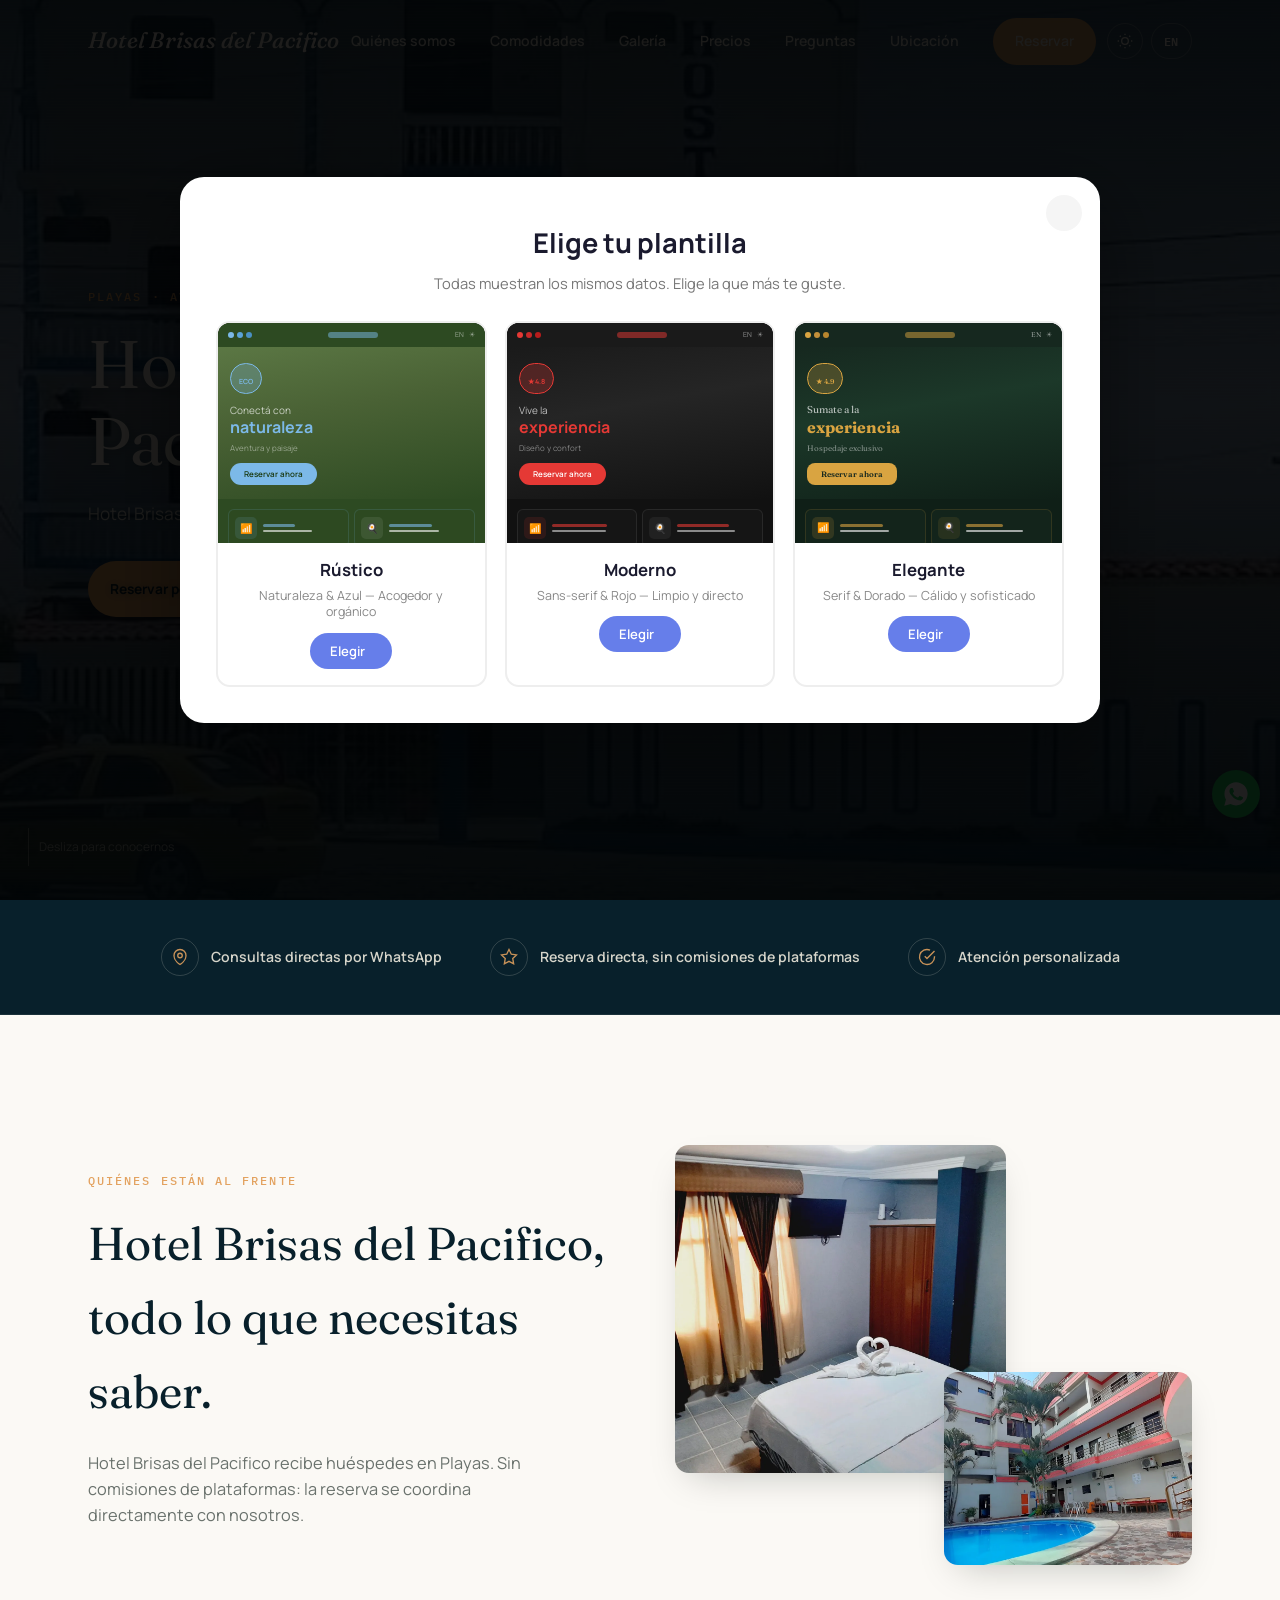
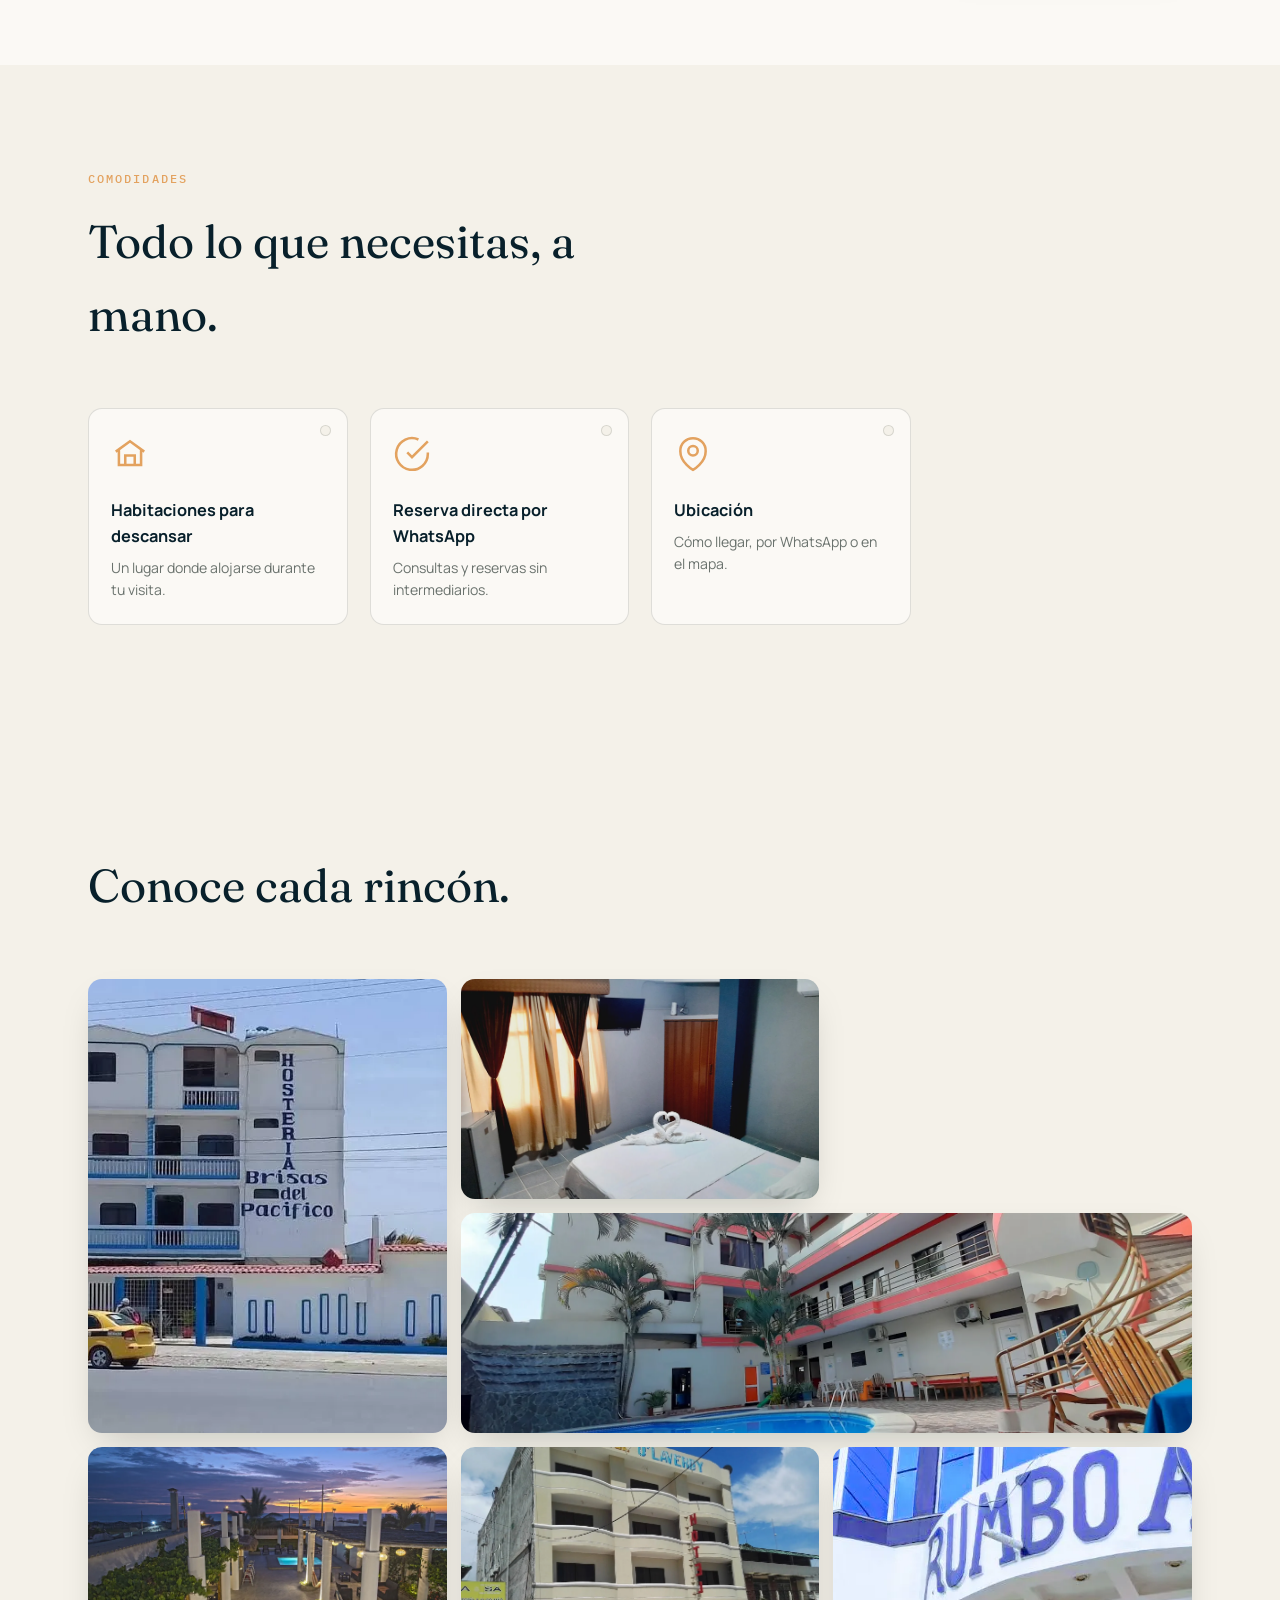
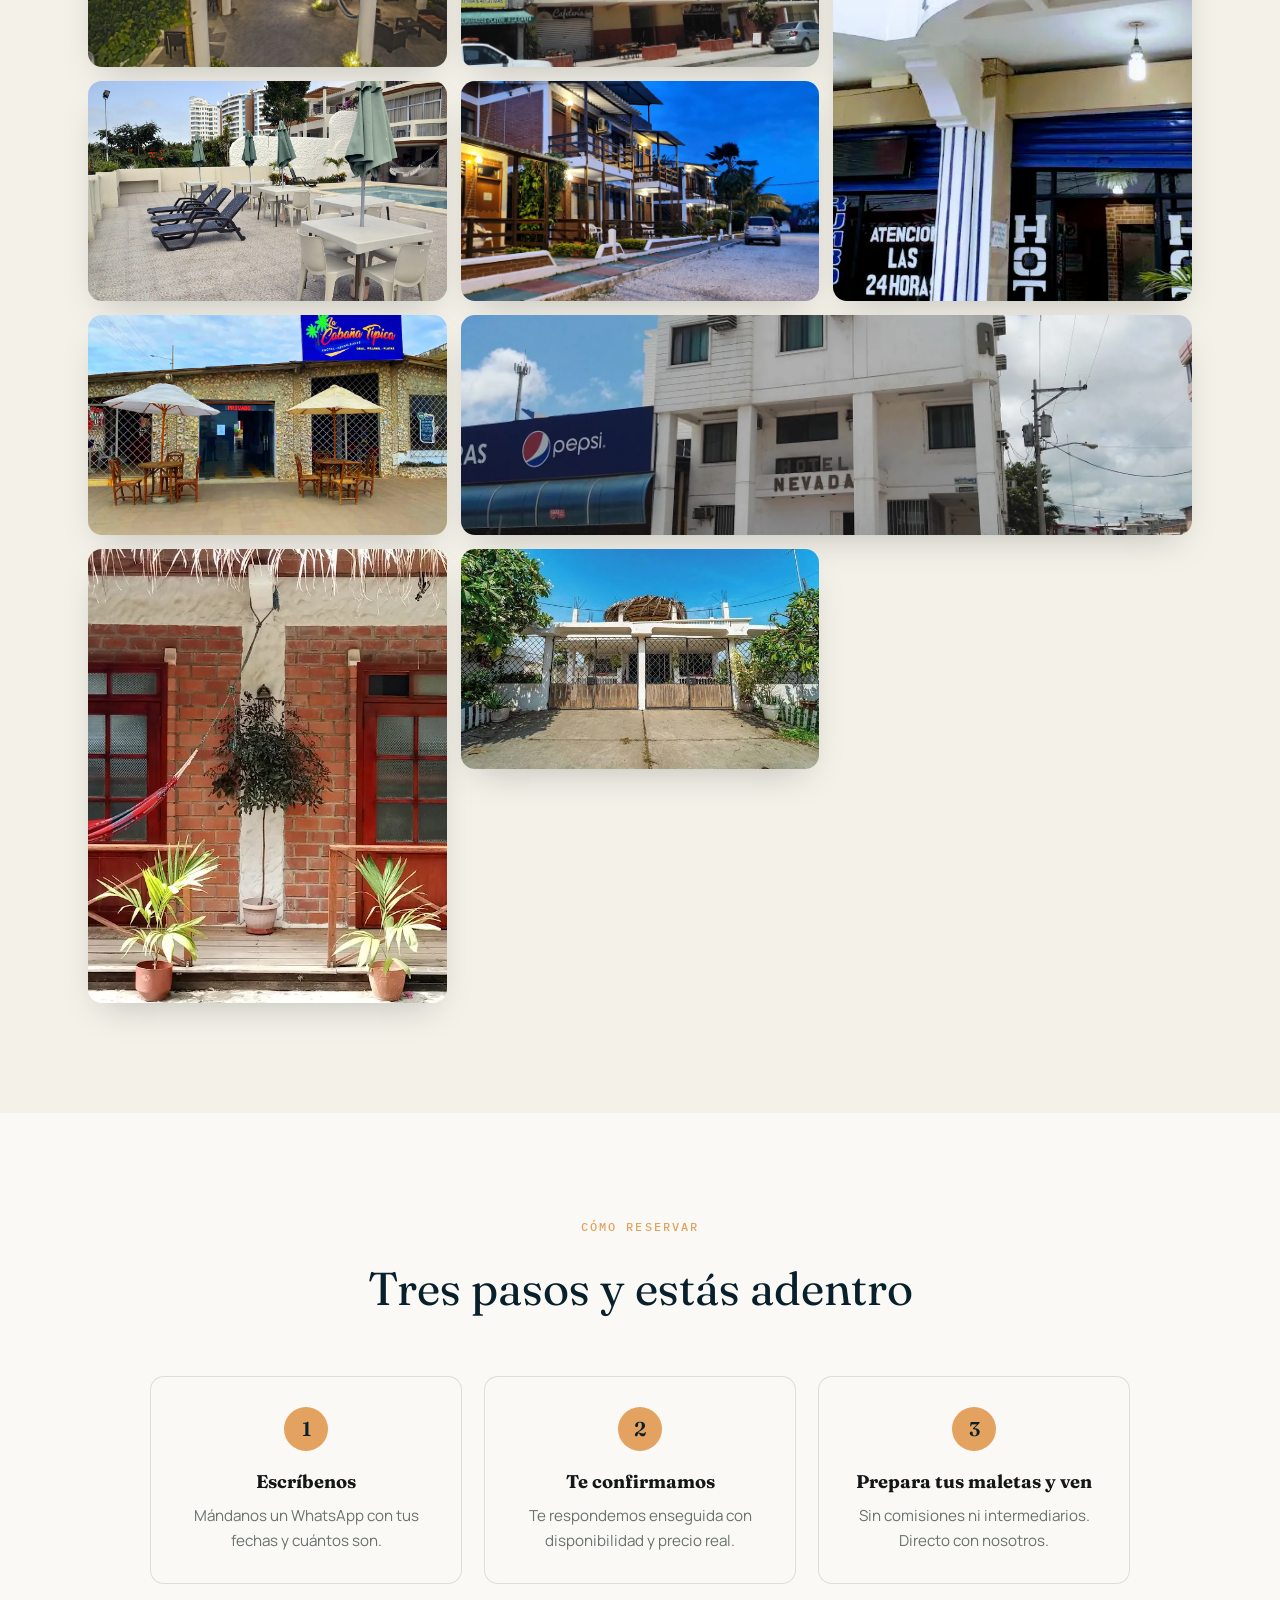
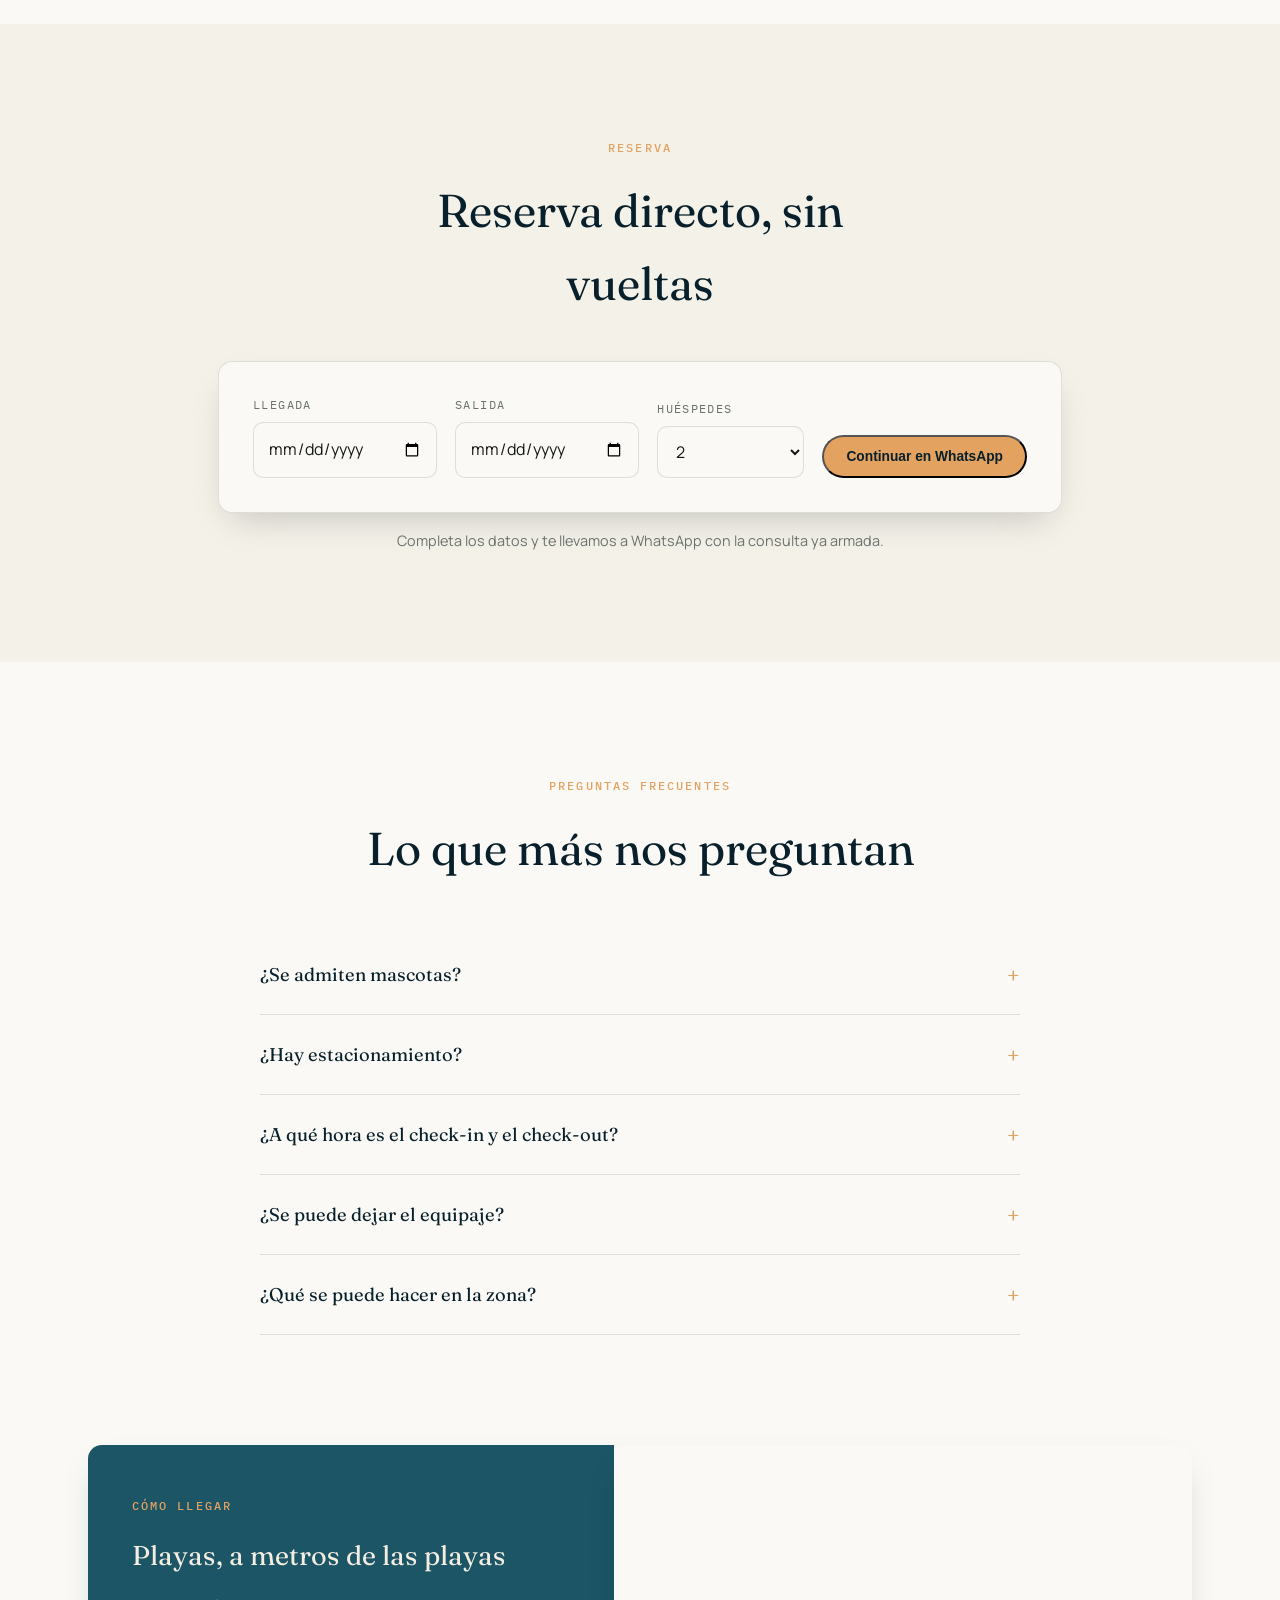
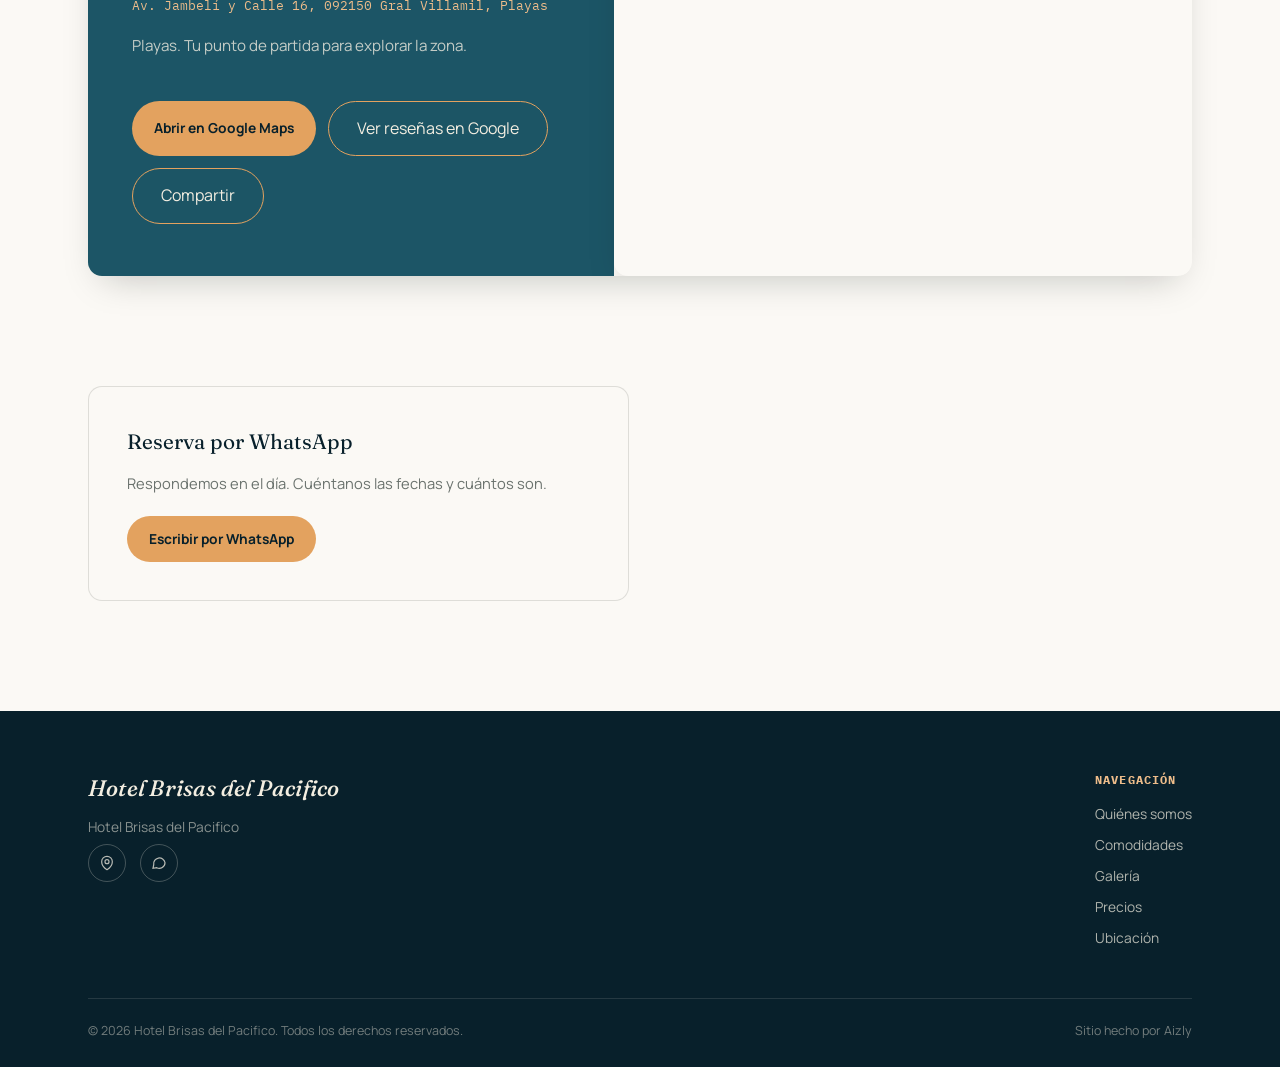
==== commit f23b6c36: "Initial commit" ====
--- a/index.html
+++ b/index.html
@@ -5,17 +5,17 @@
   <meta charset="UTF-8">
   <meta name="viewport" content="width=device-width, initial-scale=1.0">
   <title id="meta-title">Hotel Brisas del Pacifico | Hospedaje en Playas</title>
-  <meta name="description" id="meta-description" content="Hotel Brisas del Pacifico en Playas: reservas directas por WhatsApp.">
+  <meta name="description" id="meta-description" content="Hotel Brisas del Pacifico, tu alojamiento en Playas.">
   <link rel="canonical" href="https://hotel-brisas-del-pacifico-playas.vercel.app/">
   <meta name="theme-color" content="#0F2D3A">
   <meta name="apple-mobile-web-app-capable" content="yes">
   <meta name="apple-mobile-web-app-status-bar-style" content="black-translucent">
   <meta name="mobile-web-app-capable" content="yes">
 
-  <script type="application/ld+json" id="schema-json">{"@context": "https://schema.org", "@graph": [{"@type": "Hotel", "name": "Hotel Brisas del Pacifico", "description": "Tu base en Hotel Brisas del Pacifico para explorar Playas.", "url": "", "telephone": "+593994324027", "email": "", "image": "", "sameAs": ["https://www.google.com/maps/place/Hotel+Brisas+del+Pacifico/data=!4m10!3m9!1s0x90326c1553956a9f:0x19139cd69e2bbab1!5m2!4m1!1i2!8m2!3d-2.6411917!4d-80.3879919!16s%2Fg%2F11crr7tznj!19sChIJn2qVUxVsMpARsborntacExk?authuser=0&hl=es&g_ep=EgoyMDI2MTExMC4wIJJjKgBIAVAD&rclk=1"], "address": {"@type": "PostalAddress", "streetAddress": "Av. Jambelí y Calle 16, 092150 Gral Villamil", "addressLocality": "Playas", "addressRegion": "", "addressCountry": "EC"}, "amenityFeature": [{"@type": "LocationFeatureSpecification", "name": "Habitaciones para descansar", "value": true}, {"@type": "LocationFeatureSpecification", "name": "Reserva directa por WhatsApp", "value": true}, {"@type": "LocationFeatureSpecification", "name": "Ubicación", "value": true}]}, {"@type": "FAQPage", "mainEntity": [{"@type": "Question", "name": "¿Está incluido el desayuno?", "acceptedAnswer": {"@type": "Answer", "text": "Se confirma por WhatsApp para las fechas elegidas."}}, {"@type": "Question", "name": "¿Cuál es la política de cancelación?", "acceptedAnswer": {"@type": "Answer", "text": "Las condiciones de cancelación se confirman por WhatsApp antes de reservar."}}, {"@type": "Question", "name": "¿Se puede pagar con tarjeta?", "acceptedAnswer": {"@type": "Answer", "text": "Las formas de pago disponibles se consultan por WhatsApp."}}, {"@type": "Question", "name": "¿Se admiten mascotas?", "acceptedAnswer": {"@type": "Answer", "text": "Se consulta por WhatsApp según cada caso."}}, {"@type": "Question", "name": "¿Está cerca del mar?", "acceptedAnswer": {"@type": "Answer", "text": "Escríbenos y te contamos exactamente cuánto hay hasta la playa desde aquí."}}]}]}</script>
+  <script type="application/ld+json" id="schema-json">{"@context": "https://schema.org", "@graph": [{"@type": "Hotel", "name": "Hotel Brisas del Pacifico", "description": "Hotel Brisas del Pacifico es tu refugio en Playas después de recorrer.", "url": "", "telephone": "+593994324027", "email": "", "image": "", "sameAs": ["https://www.google.com/maps/place/Hotel+Brisas+del+Pacifico/data=!4m10!3m9!1s0x90326c1553956a9f:0x19139cd69e2bbab1!5m2!4m1!1i2!8m2!3d-2.6411917!4d-80.3879919!16s%2Fg%2F11crr7tznj!19sChIJn2qVUxVsMpARsborntacExk?authuser=0&hl=es&g_ep=EgoyMDI2MTExMC4wIJJjKgBIAVAD&rclk=1"], "address": {"@type": "PostalAddress", "streetAddress": "Av. Jambelí y Calle 16, 092150 Gral Villamil", "addressLocality": "Playas", "addressCountry": "EC"}, "amenityFeature": [{"@type": "LocationFeatureSpecification", "name": "Habitaciones para descansar", "value": true}, {"@type": "LocationFeatureSpecification", "name": "Reserva directa por WhatsApp", "value": true}, {"@type": "LocationFeatureSpecification", "name": "Ubicación", "value": true}]}, {"@type": "FAQPage", "mainEntity": [{"@type": "Question", "name": "¿Se admiten mascotas?", "acceptedAnswer": {"@type": "Answer", "text": "Se consulta por WhatsApp según cada caso."}}, {"@type": "Question", "name": "¿Hay estacionamiento?", "acceptedAnswer": {"@type": "Answer", "text": "Se confirma por WhatsApp antes de reservar."}}, {"@type": "Question", "name": "¿A qué hora es el check-in y el check-out?", "acceptedAnswer": {"@type": "Answer", "text": "Los horarios se coordinan por WhatsApp según la llegada y la salida."}}, {"@type": "Question", "name": "¿Se puede dejar el equipaje?", "acceptedAnswer": {"@type": "Answer", "text": "Se consulta por WhatsApp según el horario de llegada y de salida."}}, {"@type": "Question", "name": "¿Qué se puede hacer en la zona?", "acceptedAnswer": {"@type": "Answer", "text": "La zona es ideal para playa, paseos costeros y buena comida. Te recomendamos los mejores lugares."}}]}]}</script>
 
   <meta property="og:title" id="og-title" content="Hotel Brisas del Pacifico | Hospedaje en Playas">
-  <meta property="og:description" id="og-description" content="Hotel Brisas del Pacifico en Playas: reservas directas por WhatsApp.">
+  <meta property="og:description" id="og-description" content="Hotel Brisas del Pacifico, tu alojamiento en Playas.">
   <meta property="og:url" id="og-url" content="https://hotel-brisas-del-pacifico-playas.vercel.app/">
   <meta property="og:type" content="website">
   <meta property="og:image" id="og-image" content="https://hotel-brisas-del-pacifico-playas.vercel.app/og-image.jpg">
@@ -23,7 +23,7 @@
   <meta property="og:image:height" content="900">
   <meta name="twitter:card" content="summary_large_image">
   <meta name="twitter:title" id="twitter-title" content="Hotel Brisas del Pacifico | Hospedaje en Playas">
-  <meta name="twitter:description" id="twitter-description" content="Hotel Brisas del Pacifico en Playas: reservas directas por WhatsApp.">
+  <meta name="twitter:description" id="twitter-description" content="Hotel Brisas del Pacifico, tu alojamiento en Playas.">
   <meta name="twitter:image" id="twitter-image" content="https://hotel-brisas-del-pacifico-playas.vercel.app/og-image.jpg">
 
   <link rel="icon" id="favicon-link"
